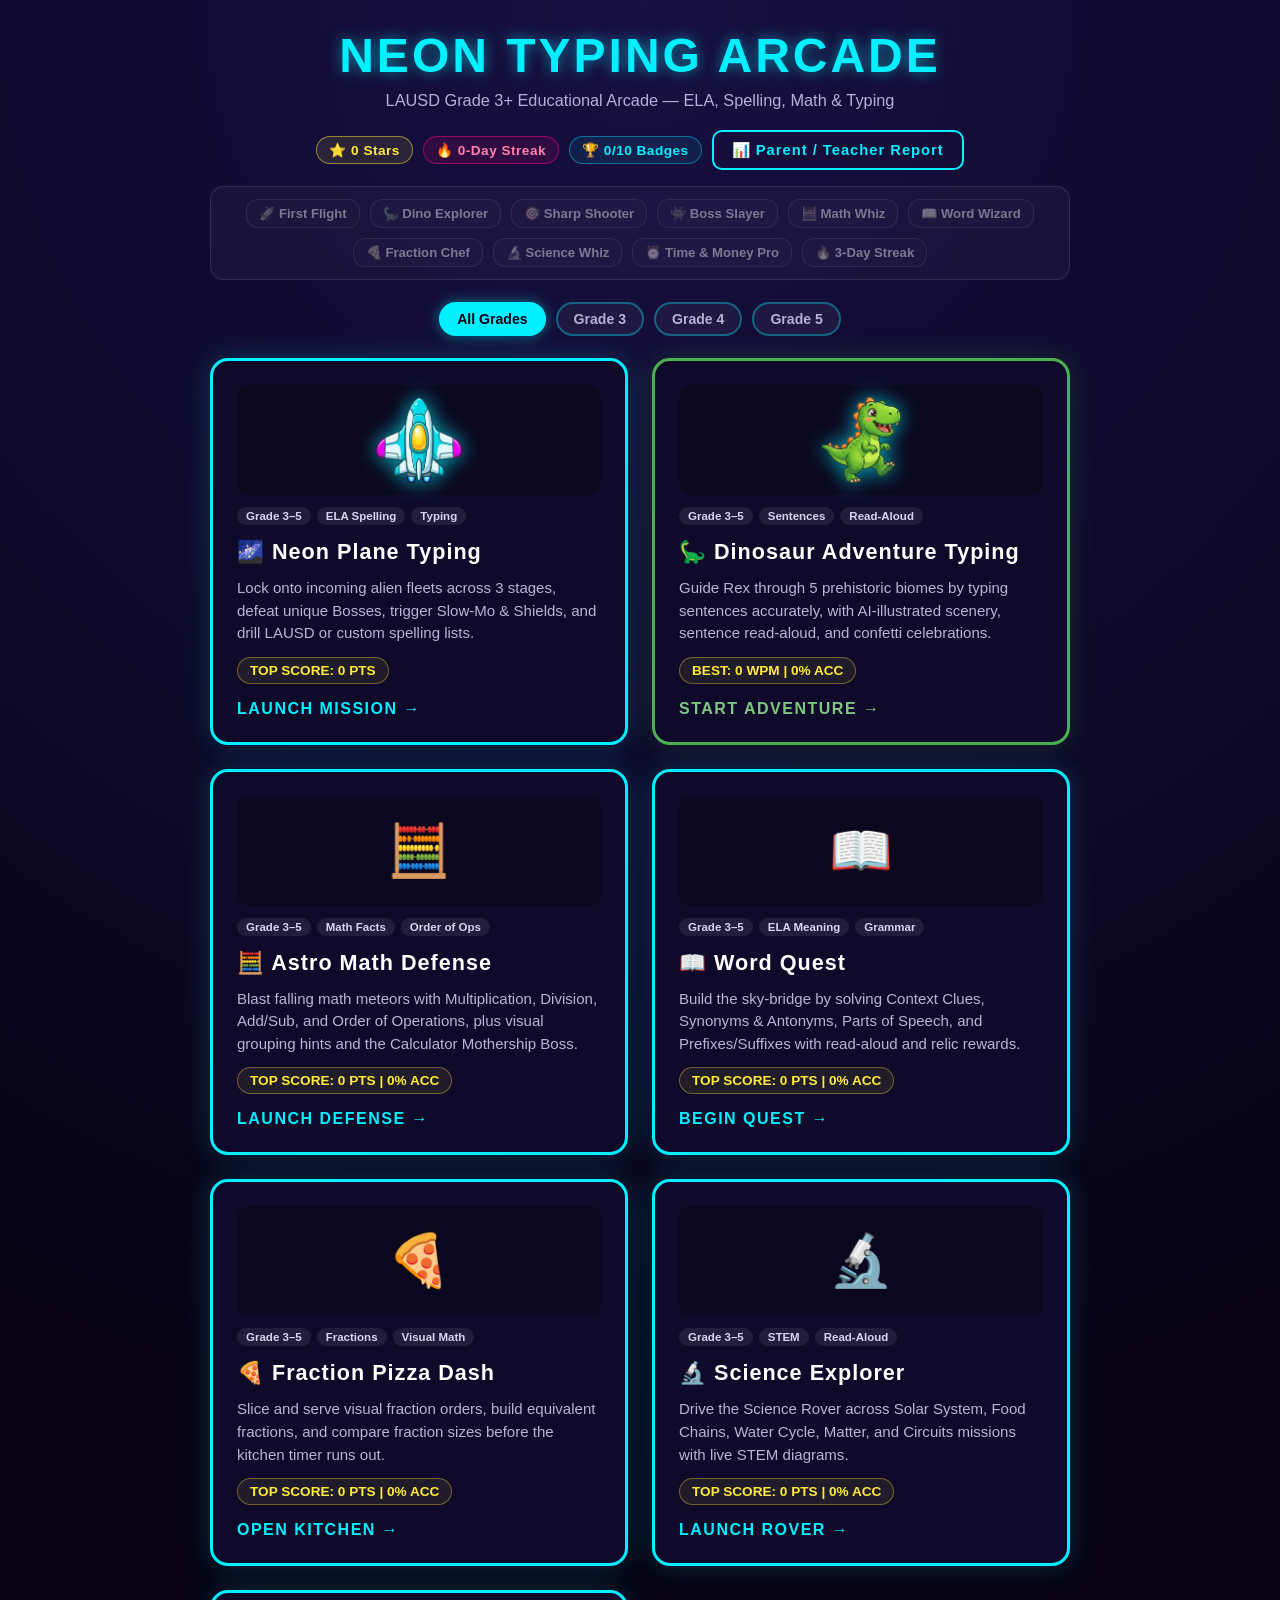
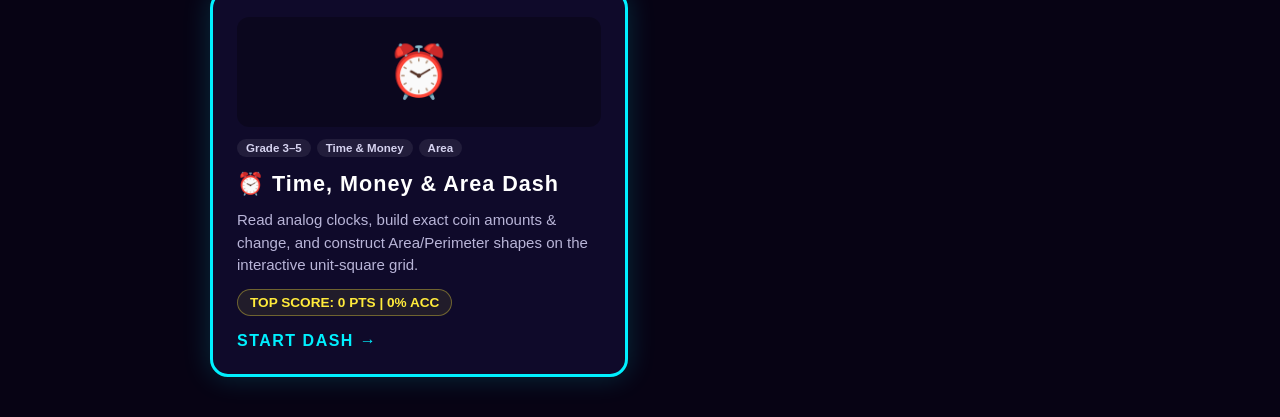
==== index.html @ a195c0c8 "feat(hub): register Time, Money & Area Dash card, time_master badge, and update README (T4.4)" ====
<!DOCTYPE html>
<html lang="en">
<head>
    <meta charset="UTF-8">
    <meta name="viewport" content="width=device-width, initial-scale=1.0">
    <title>Neon Typing Arcade — LAUSD Grade 3+</title>
    <link rel="stylesheet" href="shared/ui.css">
    <style>
        * { box-sizing: border-box; }
        body {
            margin: 0;
            min-height: 100vh;
            font-family: 'Segoe UI', Tahoma, Geneva, Verdana, sans-serif;
            background: radial-gradient(circle at top, #171042 0%, var(--arcade-bg) 70%);
            color: #fff;
            display: flex;
            flex-direction: column;
            align-items: center;
            padding: 28px 18px 40px;
        }
        h1 {
            margin: 0 0 8px;
            font-size: clamp(2rem, 5vw, 3rem);
            letter-spacing: 3px;
            text-align: center;
            color: var(--arcade-blue);
            text-shadow: 0 0 14px rgba(0, 240, 255, 0.55);
        }
        .tagline {
            margin: 0 0 20px;
            color: var(--arcade-muted);
            font-size: 1.02rem;
            text-align: center;
        }
        .profile-bar {
            display: flex;
            flex-wrap: wrap;
            align-items: center;
            justify-content: center;
            gap: 10px;
            margin-bottom: 16px;
        }
        .badges-panel {
            width: min(860px, 100%);
            margin-bottom: 22px;
            padding: 12px 16px;
            background: rgba(255, 255, 255, 0.03);
            border: 1px solid rgba(255, 255, 255, 0.1);
            border-radius: 14px;
        }
        .filter-row {
            margin-bottom: 22px;
        }
        .grid {
            display: grid;
            grid-template-columns: repeat(auto-fit, minmax(280px, 1fr));
            gap: 24px;
            width: min(860px, 100%);
        }
        .card {
            background: var(--arcade-card);
            border: 3px solid var(--arcade-blue);
            border-radius: 18px;
            padding: 24px;
            display: flex;
            flex-direction: column;
            gap: 12px;
            text-decoration: none;
            color: inherit;
            box-shadow: 0 0 28px rgba(0, 240, 255, 0.18);
            transition: transform 0.2s ease, box-shadow 0.2s ease, border-color 0.2s ease;
        }
        .card.hidden {
            display: none;
        }
        .card:hover {
            transform: translateY(-5px);
            border-color: var(--arcade-pink);
            box-shadow: 0 0 34px rgba(255, 0, 127, 0.32);
        }
        .card.dino {
            border-color: #4caf50;
            box-shadow: 0 0 28px rgba(76, 175, 80, 0.2);
        }
        .card.dino:hover {
            border-color: var(--arcade-yellow);
            box-shadow: 0 0 34px rgba(255, 235, 59, 0.3);
        }
        .card-preview {
            height: 110px;
            display: flex;
            align-items: center;
            justify-content: center;
            background: rgba(0, 0, 0, 0.28);
            border-radius: 12px;
        }
        .card-preview img {
            max-height: 86px;
            object-fit: contain;
            filter: drop-shadow(0 0 10px rgba(0, 240, 255, 0.7));
        }
        .card-tags {
            display: flex;
            flex-wrap: wrap;
            gap: 6px;
        }
        .grade-tag {
            font-size: 0.72rem;
            font-weight: 800;
            padding: 3px 9px;
            border-radius: 999px;
            background: rgba(255, 255, 255, 0.08);
            color: #d6d3f0;
        }
        .card h2 {
            margin: 2px 0 0;
            font-size: 1.35rem;
            letter-spacing: 1px;
        }
        .card p {
            margin: 0;
            color: #b9b5d8;
            line-height: 1.5;
            font-size: 0.94rem;
            flex: 1;
        }
        .stats-pill {
            font-size: 0.85rem;
            font-weight: bold;
            color: var(--arcade-yellow);
            background: rgba(255, 235, 59, 0.08);
            border: 1px solid rgba(255, 235, 59, 0.35);
            border-radius: 14px;
            padding: 5px 12px;
            align-self: flex-start;
        }
        .play-cta {
            margin-top: 4px;
            font-weight: 900;
            letter-spacing: 1.5px;
            color: var(--arcade-blue);
        }
        .card.dino .play-cta {
            color: #81c784;
        }
        .report-section-title {
            font-size: 0.85rem;
            letter-spacing: 1px;
            color: var(--arcade-muted);
            margin: 16px 0 8px;
            text-transform: uppercase;
        }
        .missed-list {
            display: flex;
            flex-wrap: wrap;
            gap: 8px;
        }
        .missed-chip {
            padding: 4px 10px;
            border-radius: 12px;
            font-size: 0.82rem;
            font-weight: 700;
            background: rgba(255, 0, 127, 0.15);
            border: 1px solid rgba(255, 0, 127, 0.5);
        }
        .modal-actions {
            display: flex;
            justify-content: space-between;
            gap: 12px;
            margin-top: 20px;
            flex-wrap: wrap;
        }
    </style>
</head>
<body>
    <h1>NEON TYPING ARCADE</h1>
    <p class="tagline">LAUSD Grade 3+ Educational Arcade — ELA, Spelling, Math &amp; Typing</p>

    <div class="profile-bar">
        <span id="hub-stars" class="arcade-pill arcade-star-pill">⭐ 0 Stars</span>
        <span id="hub-streak" class="arcade-pill arcade-streak-pill">🔥 0-Day Streak</span>
        <span id="hub-badges-count" class="arcade-pill">🏆 0/8 Badges</span>
        <button id="open-report-btn" class="arcade-btn" type="button">📊 Parent / Teacher Report</button>
    </div>

    <div class="badges-panel">
        <div id="hub-badges-row" class="arcade-badges-row"></div>
    </div>

    <div class="filter-row arcade-tabs" role="tablist" aria-label="Grade Filter">
        <button class="arcade-tab active" data-grade="all" type="button">All Grades</button>
        <button class="arcade-tab" data-grade="3" type="button">Grade 3</button>
        <button class="arcade-tab" data-grade="4" type="button">Grade 4</button>
        <button class="arcade-tab" data-grade="5" type="button">Grade 5</button>
    </div>

    <div class="grid" id="games-grid">
        <a href="plane-game.html" class="card" data-grades="3,4,5">
            <div class="card-preview">
                <img src="assets/player-plane.png" alt="Neon Plane">
            </div>
            <div class="card-tags">
                <span class="grade-tag">Grade 3–5</span>
                <span class="grade-tag">ELA Spelling</span>
                <span class="grade-tag">Typing</span>
            </div>
            <h2>🌌 Neon Plane Typing</h2>
            <p>Lock onto incoming alien fleets across 3 stages, defeat unique Bosses, trigger Slow-Mo &amp; Shields, and drill LAUSD or custom spelling lists.</p>
            <div id="plane-best" class="stats-pill">TOP SCORE: 0 PTS</div>
            <div class="play-cta">LAUNCH MISSION →</div>
        </a>

        <a href="dino-game.html" class="card dino" data-grades="3,4,5">
            <div class="card-preview">
                <img src="assets/dino-rex.png" alt="Rex the Dinosaur">
            </div>
            <div class="card-tags">
                <span class="grade-tag">Grade 3–5</span>
                <span class="grade-tag">Sentences</span>
                <span class="grade-tag">Read-Aloud</span>
            </div>
            <h2>🦕 Dinosaur Adventure Typing</h2>
            <p>Guide Rex through 5 prehistoric biomes by typing sentences accurately, with AI-illustrated scenery, sentence read-aloud, and confetti celebrations.</p>
            <div id="dino-best" class="stats-pill">BEST: 0 WPM</div>
            <div class="play-cta">START ADVENTURE →</div>
        </a>

        <a href="astro-math.html" class="card" data-grades="3,4,5">
            <div class="card-preview" style="font-size: 3.2rem;">🧮</div>
            <div class="card-tags">
                <span class="grade-tag">Grade 3–5</span>
                <span class="grade-tag">Math Facts</span>
                <span class="grade-tag">Order of Ops</span>
            </div>
            <h2>🧮 Astro Math Defense</h2>
            <p>Blast falling math meteors with Multiplication, Division, Add/Sub, and Order of Operations, plus visual grouping hints and the Calculator Mothership Boss.</p>
            <div id="math-best" class="stats-pill">TOP SCORE: 0 PTS</div>
            <div class="play-cta">LAUNCH DEFENSE →</div>
        </a>

        <a href="word-quest.html" class="card" data-grades="3,4,5">
            <div class="card-preview" style="font-size: 3.2rem;">📖</div>
            <div class="card-tags">
                <span class="grade-tag">Grade 3–5</span>
                <span class="grade-tag">ELA Meaning</span>
                <span class="grade-tag">Grammar</span>
            </div>
            <h2>📖 Word Quest</h2>
            <p>Build the sky-bridge by solving Context Clues, Synonyms &amp; Antonyms, Parts of Speech, and Prefixes/Suffixes with read-aloud and relic rewards.</p>
            <div id="quest-best" class="stats-pill">TOP SCORE: 0 PTS</div>
            <div class="play-cta">BEGIN QUEST →</div>
        </a>

        <a href="fraction-dash.html" class="card" data-grades="3,4,5">
            <div class="card-preview" style="font-size: 3.2rem;">🍕</div>
            <div class="card-tags">
                <span class="grade-tag">Grade 3–5</span>
                <span class="grade-tag">Fractions</span>
                <span class="grade-tag">Visual Math</span>
            </div>
            <h2>🍕 Fraction Pizza Dash</h2>
            <p>Slice and serve visual fraction orders, build equivalent fractions, and compare fraction sizes before the kitchen timer runs out.</p>
            <div id="pizza-best" class="stats-pill">TOP SCORE: 0 PTS</div>
            <div class="play-cta">OPEN KITCHEN →</div>
        </a>

        <a href="science-explorer.html" class="card" data-grades="3,4,5">
            <div class="card-preview" style="font-size: 3.2rem;">🔬</div>
            <div class="card-tags">
                <span class="grade-tag">Grade 3–5</span>
                <span class="grade-tag">STEM</span>
                <span class="grade-tag">Read-Aloud</span>
            </div>
            <h2>🔬 Science Explorer</h2>
            <p>Drive the Science Rover across Solar System, Food Chains, Water Cycle, Matter, and Circuits missions with live STEM diagrams.</p>
            <div id="sci-best" class="stats-pill">TOP SCORE: 0 PTS</div>
            <div class="play-cta">LAUNCH ROVER →</div>
        </a>

        <a href="life-math.html" class="card" data-grades="3,4,5">
            <div class="card-preview" style="font-size: 3.2rem;">⏰</div>
            <div class="card-tags">
                <span class="grade-tag">Grade 3–5</span>
                <span class="grade-tag">Time &amp; Money</span>
                <span class="grade-tag">Area</span>
            </div>
            <h2>⏰ Time, Money &amp; Area Dash</h2>
            <p>Read analog clocks, build exact coin amounts &amp; change, and construct Area/Perimeter shapes on the interactive unit-square grid.</p>
            <div id="life-best" class="stats-pill">TOP SCORE: 0 PTS</div>
            <div class="play-cta">START DASH →</div>
        </a>
    </div>

    <!-- Parent / Teacher Progress Report Modal -->
    <div id="report-modal" class="arcade-modal" aria-hidden="true">
        <div class="arcade-modal-card">
            <h2 style="margin: 0 0 6px; color: var(--arcade-blue);">📊 Parent &amp; Teacher Progress Report</h2>
            <p style="margin: 0; color: var(--arcade-muted); font-size: 0.9rem;">Local progress saved in this browser across all Arcade games.</p>

            <div class="arcade-report-grid">
                <div class="arcade-stat-box">
                    <div class="label">Total Stars</div>
                    <div id="rep-stars" class="value">0</div>
                </div>
                <div class="arcade-stat-box">
                    <div class="label">Sessions Played</div>
                    <div id="rep-sessions" class="value">0</div>
                </div>
                <div class="arcade-stat-box">
                    <div class="label">Daily Streak</div>
                    <div id="rep-streak" class="value">0d</div>
                </div>
                <div class="arcade-stat-box">
                    <div class="label">Badges Earned</div>
                    <div id="rep-badges" class="value">0/8</div>
                </div>
            </div>

            <div class="report-section-title">Game Highlights</div>
            <div id="rep-games-summary" style="font-size: 0.92rem; color: #e0ddf5; line-height: 1.6;"></div>

            <div class="report-section-title">Top Missed Words / Items</div>
            <div id="rep-missed-list" class="missed-list"></div>

            <div class="modal-actions">
                <button id="reset-profile-btn" class="arcade-btn secondary" type="button">Reset Progress</button>
                <button id="close-report-btn" class="arcade-btn" type="button">Close</button>
            </div>
        </div>
    </div>

    <script src="shared/profile.js"></script>
    <script>
        function renderHub() {
            const profile = window.ArcadeProfile ? window.ArcadeProfile.loadProfile() : { stars: 0, badges: [], streak: { count: 0 }, sessions: { count: 0 }, games: {}, missedLog: [] };
            const catalog = window.ArcadeProfile ? window.ArcadeProfile.BADGE_CATALOG : [];

            document.getElementById('hub-stars').innerText = `⭐ ${profile.stars} Stars`;
            document.getElementById('hub-streak').innerText = `🔥 ${profile.streak.count || 0}-Day Streak`;
            document.getElementById('hub-badges-count').innerText = `🏆 ${profile.badges.length}/${catalog.length} Badges`;

            const badgesRow = document.getElementById('hub-badges-row');
            badgesRow.innerHTML = '';
            catalog.forEach(badge => {
                const unlocked = profile.badges.includes(badge.id);
                const el = document.createElement('span');
                el.className = `arcade-badge ${unlocked ? 'unlocked' : 'locked'}`;
                el.title = badge.desc;
                el.innerText = `${badge.icon} ${badge.name}`;
                badgesRow.appendChild(el);
            });

            // Per-game card bests (merge legacy + unified profile)
            try {
                const planeStats = JSON.parse(localStorage.getItem('neonPlaneTypingStats') || '{}');
                const legacyTop = Math.max(0, ...Object.values(planeStats).map(s => s.highScore || 0));
                const profTop = profile.games.plane ? profile.games.plane.bestScore : 0;
                document.getElementById('plane-best').innerText = `TOP SCORE: ${Math.max(legacyTop, profTop)} PTS`;
            } catch {}

            try {
                const dinoStats = JSON.parse(localStorage.getItem('dinoTypingStats') || '{}');
                const legacyWpm = dinoStats.bestWpm || 0;
                const legacyAcc = dinoStats.bestAcc || 0;
                const profWpm = profile.games.dino ? profile.games.dino.bestWpm : 0;
                const profAcc = profile.games.dino ? profile.games.dino.bestAcc : 0;
                document.getElementById('dino-best').innerText = `BEST: ${Math.max(legacyWpm, profWpm)} WPM | ${Math.max(legacyAcc, profAcc)}% ACC`;
            } catch {}

            const mathStats = profile.games.astro_math || { bestScore: 0, bestAcc: 0 };
            document.getElementById('math-best').innerText = `TOP SCORE: ${mathStats.bestScore} PTS | ${mathStats.bestAcc}% ACC`;

            const questStats = profile.games.word_quest || { bestScore: 0, bestAcc: 0 };
            document.getElementById('quest-best').innerText = `TOP SCORE: ${questStats.bestScore} PTS | ${questStats.bestAcc}% ACC`;

            const pizzaStats = profile.games.fraction_dash || { bestScore: 0, bestAcc: 0 };
            document.getElementById('pizza-best').innerText = `TOP SCORE: ${pizzaStats.bestScore} PTS | ${pizzaStats.bestAcc}% ACC`;

            const sciStats = profile.games.science_explorer || { bestScore: 0, bestAcc: 0 };
            document.getElementById('sci-best').innerText = `TOP SCORE: ${sciStats.bestScore} PTS | ${sciStats.bestAcc}% ACC`;

            const lifeStats = profile.games.life_math || { bestScore: 0, bestAcc: 0 };
            document.getElementById('life-best').innerText = `TOP SCORE: ${lifeStats.bestScore} PTS | ${lifeStats.bestAcc}% ACC`;
        }

        function renderReportModal() {
            const profile = window.ArcadeProfile.loadProfile();
            const catalog = window.ArcadeProfile.BADGE_CATALOG;

            document.getElementById('rep-stars').innerText = profile.stars;
            document.getElementById('rep-sessions').innerText = profile.sessions.count || 0;
            document.getElementById('rep-streak').innerText = `${profile.streak.count || 0}d`;
            document.getElementById('rep-badges').innerText = `${profile.badges.length}/${catalog.length}`;

            const gamesSummary = document.getElementById('rep-games-summary');
            const gameEntries = Object.entries(profile.games || {});
            if (gameEntries.length === 0) {
                gamesSummary.innerText = 'No unified sessions recorded yet. Play a game to start tracking!';
            } else {
                gamesSummary.innerHTML = gameEntries.map(([id, g]) =>
                    `<div>• <strong>${id.toUpperCase()}</strong>: ${g.plays} plays | Best Score: ${g.bestScore} | Best WPM: ${g.bestWpm} | Best Acc: ${g.bestAcc}%</div>`
                ).join('');
            }

            const missedEl = document.getElementById('rep-missed-list');
            missedEl.innerHTML = '';
            if (!profile.missedLog || profile.missedLog.length === 0) {
                missedEl.innerHTML = '<span style="color: var(--arcade-muted); font-size: 0.9rem;">No missed items logged yet.</span>';
            } else {
                profile.missedLog.slice(0, 12).forEach(entry => {
                    const chip = document.createElement('span');
                    chip.className = 'missed-chip';
                    chip.innerText = `${entry.item} (${entry.count}×)`;
                    missedEl.appendChild(chip);
                });
            }
        }

        // Grade filter tabs
        document.querySelectorAll('.arcade-tab').forEach(btn => {
            btn.addEventListener('click', () => {
                document.querySelectorAll('.arcade-tab').forEach(b => b.classList.remove('active'));
                btn.classList.add('active');
                const grade = btn.dataset.grade;
                document.querySelectorAll('#games-grid .card').forEach(card => {
                    const grades = (card.dataset.grades || '').split(',');
                    card.classList.toggle('hidden', grade !== 'all' && !grades.includes(grade));
                });
            });
        });

        // Report modal wiring
        const reportModal = document.getElementById('report-modal');
        document.getElementById('open-report-btn').addEventListener('click', () => {
            renderReportModal();
            reportModal.classList.add('active');
            reportModal.setAttribute('aria-hidden', 'false');
        });
        document.getElementById('close-report-btn').addEventListener('click', () => {
            reportModal.classList.remove('active');
            reportModal.setAttribute('aria-hidden', 'true');
        });
        document.getElementById('reset-profile-btn').addEventListener('click', () => {
            if (confirm('Reset all Arcade stars, badges, and progress?')) {
                window.ArcadeProfile.resetProfile();
                try {
                    localStorage.removeItem('neonPlaneTypingStats');
                    localStorage.removeItem('dinoTypingStats');
                } catch {}
                renderHub();
                renderReportModal();
            }
        });

        renderHub();
    </script>
</body>
</html>
---- shared/ui.css ----
/* Shared UI tokens, pills, badges, modals, and responsive helpers for Neon Typing Arcade */
:root {
    --arcade-bg: #070314;
    --arcade-card: #0f0a2a;
    --arcade-blue: #00f0ff;
    --arcade-pink: #ff007f;
    --arcade-yellow: #ffeb3b;
    --arcade-green: #39ff14;
    --arcade-red: #ff073a;
    --arcade-text: #ffffff;
    --arcade-muted: #b4b0d6;
}

/* HUD & Stat Pills */
.arcade-pill {
    display: inline-flex;
    align-items: center;
    gap: 6px;
    padding: 5px 12px;
    border-radius: 999px;
    font-size: 0.85rem;
    font-weight: 700;
    letter-spacing: 0.5px;
    border: 1px solid rgba(0, 240, 255, 0.4);
    background: rgba(0, 240, 255, 0.08);
    color: var(--arcade-blue);
}

.arcade-star-pill {
    border-color: rgba(255, 235, 59, 0.5);
    background: rgba(255, 235, 59, 0.1);
    color: var(--arcade-yellow);
}

.arcade-streak-pill {
    border-color: rgba(255, 0, 127, 0.5);
    background: rgba(255, 0, 127, 0.12);
    color: #ff80ab;
}

/* Badges */
.arcade-badges-row {
    display: flex;
    flex-wrap: wrap;
    justify-content: center;
    gap: 10px;
}

.arcade-badge {
    display: inline-flex;
    align-items: center;
    gap: 6px;
    padding: 6px 12px;
    border-radius: 12px;
    font-size: 0.82rem;
    font-weight: 700;
    border: 1px solid rgba(255, 235, 59, 0.45);
    background: rgba(255, 235, 59, 0.1);
    color: #fff;
    transition: transform 0.15s ease;
}

.arcade-badge.unlocked:hover {
    transform: translateY(-2px);
}

.arcade-badge.locked {
    opacity: 0.42;
    filter: grayscale(85%);
    border-color: rgba(255, 255, 255, 0.18);
    background: rgba(255, 255, 255, 0.04);
}

/* Filter Tabs */
.arcade-tabs {
    display: flex;
    flex-wrap: wrap;
    justify-content: center;
    gap: 10px;
}

.arcade-tab {
    background: rgba(255, 255, 255, 0.05);
    border: 2px solid rgba(0, 240, 255, 0.35);
    color: var(--arcade-muted);
    padding: 7px 16px;
    border-radius: 999px;
    font-size: 0.88rem;
    font-weight: 700;
    cursor: pointer;
    transition: all 0.2s ease;
}

.arcade-tab:hover {
    border-color: var(--arcade-blue);
    color: #fff;
}

.arcade-tab.active {
    background: var(--arcade-blue);
    border-color: var(--arcade-blue);
    color: #050214;
    box-shadow: 0 0 14px rgba(0, 240, 255, 0.45);
}

/* Shared Buttons */
.arcade-btn {
    background: transparent;
    border: 2px solid var(--arcade-blue);
    color: var(--arcade-blue);
    padding: 9px 18px;
    border-radius: 10px;
    font-size: 0.92rem;
    font-weight: 800;
    letter-spacing: 1px;
    cursor: pointer;
    transition: all 0.2s ease;
}

.arcade-btn:hover {
    background: var(--arcade-blue);
    color: #050214;
    box-shadow: 0 0 18px rgba(0, 240, 255, 0.45);
}

.arcade-btn.secondary {
    border-color: var(--arcade-pink);
    color: var(--arcade-pink);
}

.arcade-btn.secondary:hover {
    background: var(--arcade-pink);
    color: #fff;
    box-shadow: 0 0 18px rgba(255, 0, 127, 0.45);
}

/* Shared Modal Overlay */
.arcade-modal {
    position: fixed;
    inset: 0;
    background: rgba(5, 2, 18, 0.86);
    display: flex;
    align-items: center;
    justify-content: center;
    padding: 20px;
    z-index: 200;
    opacity: 0;
    pointer-events: none;
    transition: opacity 0.25s ease;
}

.arcade-modal.active {
    opacity: 1;
    pointer-events: all;
}

.arcade-modal-card {
    width: min(640px, 100%);
    max-height: 85vh;
    overflow-y: auto;
    background: var(--arcade-card);
    border: 2px solid var(--arcade-blue);
    border-radius: 18px;
    padding: 24px;
    box-shadow: 0 0 36px rgba(0, 240, 255, 0.28);
    color: #fff;
}

.arcade-report-grid {
    display: grid;
    grid-template-columns: repeat(auto-fit, minmax(130px, 1fr));
    gap: 12px;
    margin: 16px 0;
}

.arcade-stat-box {
    background: rgba(255, 255, 255, 0.05);
    border: 1px solid rgba(255, 255, 255, 0.14);
    border-radius: 12px;
    padding: 12px;
    text-align: center;
}

.arcade-stat-box .label {
    font-size: 0.78rem;
    color: var(--arcade-muted);
    margin-bottom: 4px;
}

.arcade-stat-box .value {
    font-size: 1.3rem;
    font-weight: 900;
    color: var(--arcade-yellow);
}

@media (max-width: 640px) {
    .arcade-modal-card {
        padding: 18px;
    }
    .arcade-tab {
        padding: 6px 12px;
        font-size: 0.82rem;
    }
}
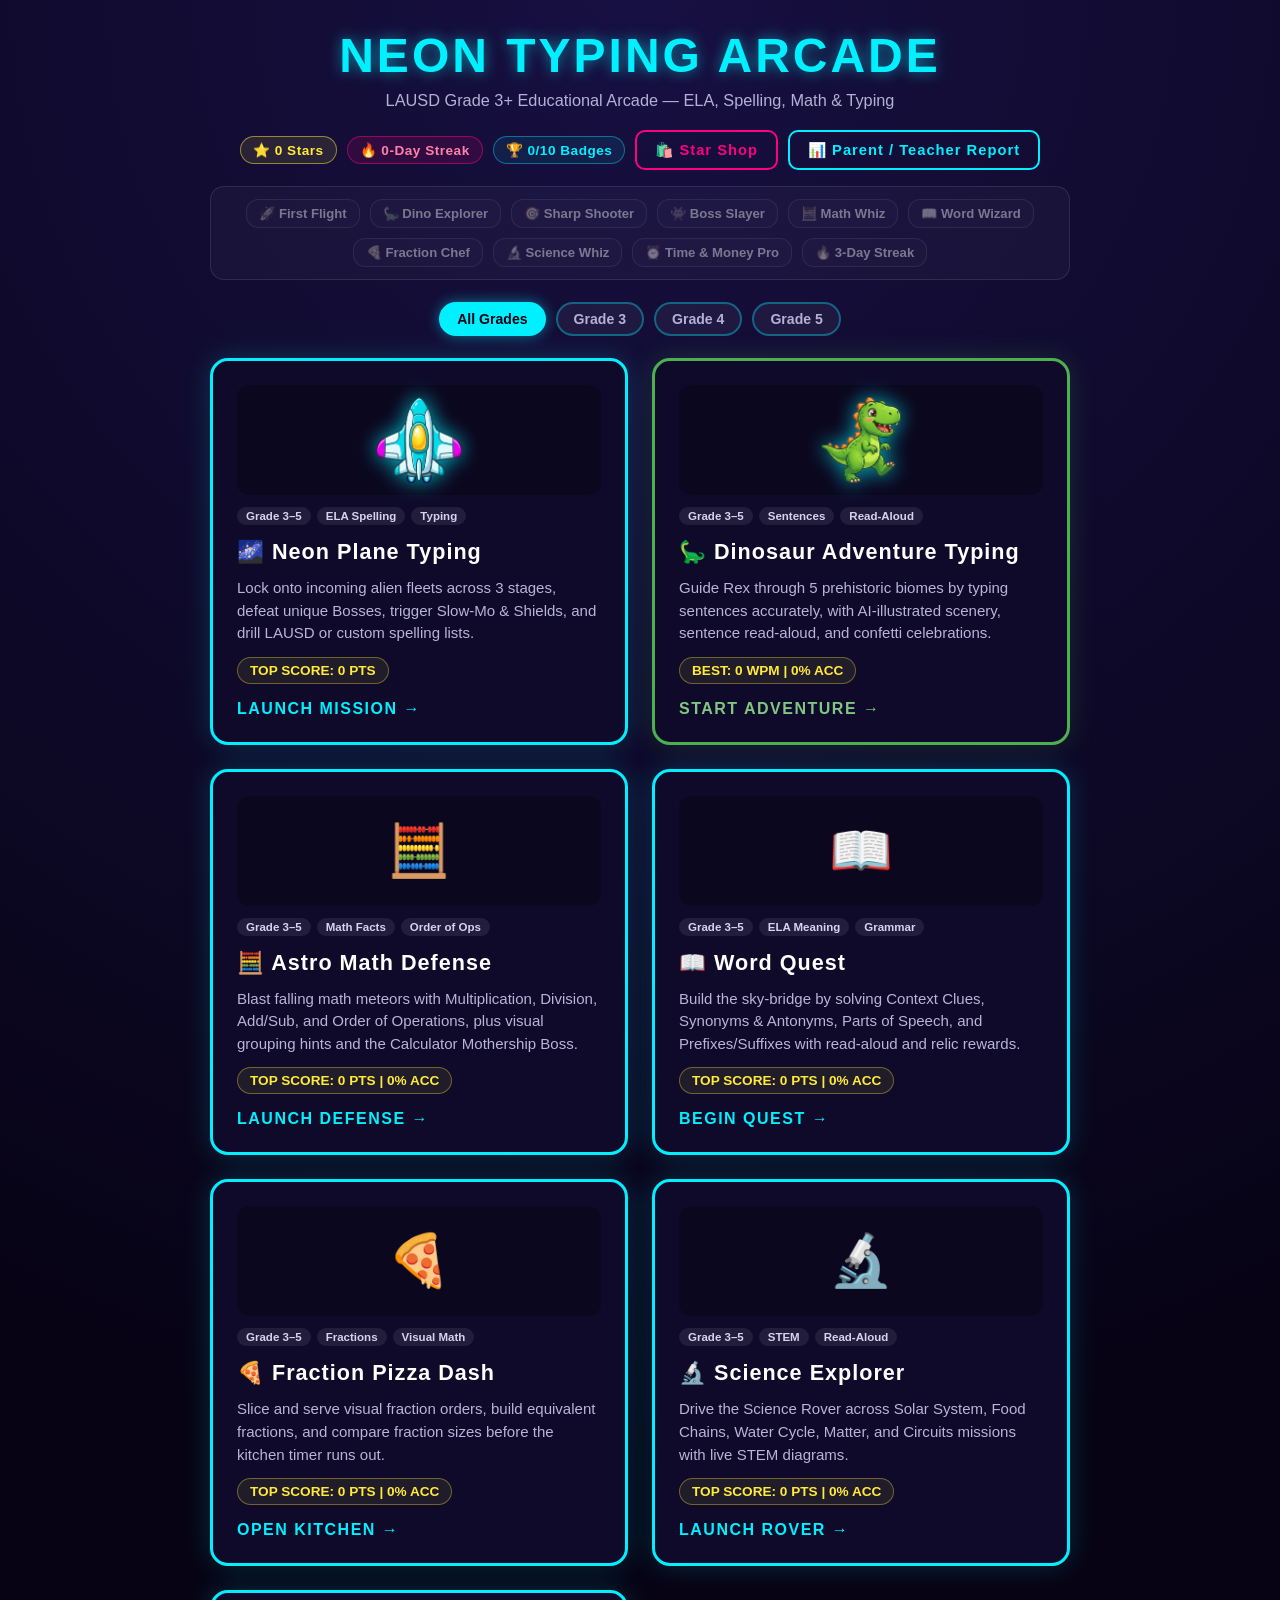
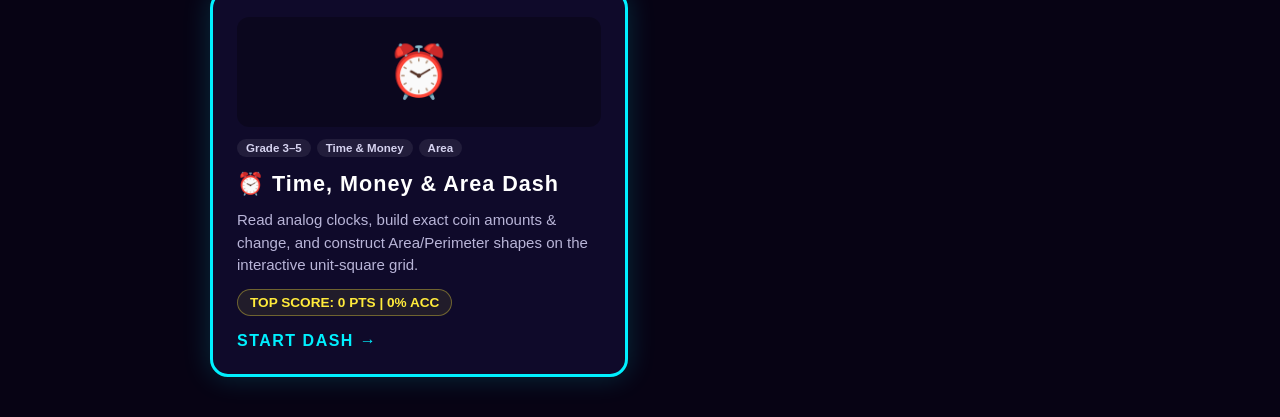
==== commit f6e23fdc: "feat(hub): add Star Shop catalog, purchase/equip API, and Shop modal (T4.5)" ====
--- a/index.html
+++ b/index.html
@@ -170,6 +170,30 @@
             margin-top: 20px;
             flex-wrap: wrap;
         }
+        .shop-grid {
+            display: grid;
+            grid-template-columns: repeat(auto-fit, minmax(175px, 1fr));
+            gap: 12px;
+            margin-top: 16px;
+        }
+        .shop-item {
+            background: rgba(255, 255, 255, 0.05);
+            border: 1px solid rgba(0, 240, 255, 0.28);
+            border-radius: 12px;
+            padding: 12px;
+            display: flex;
+            flex-direction: column;
+            align-items: center;
+            gap: 6px;
+            text-align: center;
+        }
+        .shop-item.equipped {
+            border-color: var(--arcade-yellow);
+            box-shadow: 0 0 14px rgba(255, 235, 59, 0.3);
+        }
+        .shop-icon { font-size: 1.8rem; }
+        .shop-name { font-size: 0.9rem; font-weight: 800; }
+        .shop-cat { font-size: 0.72rem; color: var(--arcade-muted); text-transform: uppercase; }
     </style>
 </head>
 <body>
@@ -179,7 +203,8 @@
     <div class="profile-bar">
         <span id="hub-stars" class="arcade-pill arcade-star-pill">⭐ 0 Stars</span>
         <span id="hub-streak" class="arcade-pill arcade-streak-pill">🔥 0-Day Streak</span>
-        <span id="hub-badges-count" class="arcade-pill">🏆 0/8 Badges</span>
+        <span id="hub-badges-count" class="arcade-pill">🏆 0/10 Badges</span>
+        <button id="open-shop-btn" class="arcade-btn secondary" type="button">🛍️ Star Shop</button>
         <button id="open-report-btn" class="arcade-btn" type="button">📊 Parent / Teacher Report</button>
     </div>
 
@@ -329,6 +354,21 @@
         </div>
     </div>
 
+    <!-- Star Shop Modal -->
+    <div id="shop-modal" class="arcade-modal" aria-hidden="true">
+        <div class="arcade-modal-card">
+            <div style="display:flex;justify-content:space-between;align-items:center;gap:12px;flex-wrap:wrap;">
+                <h2 style="margin: 0; color: var(--arcade-yellow);">🛍️ Star Shop</h2>
+                <span id="shop-stars-pill" class="arcade-pill arcade-star-pill">⭐ 0 Stars</span>
+            </div>
+            <p style="margin: 6px 0 0; color: var(--arcade-muted); font-size: 0.9rem;">Spend Stars earned in any game to unlock &amp; equip fun cosmetics!</p>
+            <div id="shop-grid" class="shop-grid"></div>
+            <div class="modal-actions" style="justify-content: flex-end;">
+                <button id="close-shop-btn" class="arcade-btn" type="button">Done</button>
+            </div>
+        </div>
+    </div>
+
     <script src="shared/profile.js"></script>
     <script>
         function renderHub() {
@@ -447,9 +487,133 @@
                     localStorage.removeItem('neonPlaneTypingStats');
                     localStorage.removeItem('dinoTypingStats');
                 } catch {}
-                renderHub();
+                const shopModal = document.getElementById('shop-modal');
+        function renderShopModal() {
+            const profile = window.ArcadeProfile.loadProfile();
+            document.getElementById('shop-stars-pill').innerText = `⭐ ${profile.stars} Stars`;
+            const grid = document.getElementById('shop-grid');
+            grid.innerHTML = '';
+
+            window.ArcadeProfile.SHOP_ITEMS.forEach(item => {
+                const owned = profile.unlocks.includes(item.id);
+                const equipped = profile.equipped[item.category] === item.id;
+                const card = document.createElement('div');
+                card.className = `shop-item${equipped ? ' equipped' : ''}`;
+                card.innerHTML = `
+                    <div class="shop-icon">${item.icon}</div>
+                    <div class="shop-name">${item.name}</div>
+                    <div class="shop-cat">${item.category}</div>
+                `;
+
+                const btn = document.createElement('button');
+                btn.type = 'button';
+                btn.className = `arcade-btn${equipped ? '' : ' secondary'}`;
+                btn.style.padding = '6px 12px';
+                btn.style.fontSize = '0.8rem';
+
+                if (equipped) {
+                    btn.innerText = 'Equipped ✓';
+                    btn.addEventListener('click', () => {
+                        window.ArcadeProfile.equipItem(item.category, item.id);
+                        renderShopModal();
+                    });
+                } else if (owned) {
+                    btn.innerText = 'Equip';
+                    btn.addEventListener('click', () => {
+                        window.ArcadeProfile.equipItem(item.category, item.id);
+                        renderShopModal();
+                    });
+                } else {
+                    btn.innerText = `Buy (${item.cost} ⭐)`;
+                    btn.disabled = profile.stars < item.cost;
+                    if (btn.disabled) btn.style.opacity = '0.45';
+                    btn.addEventListener('click', () => {
+                        window.ArcadeProfile.purchaseItem(item.id);
+                        renderHub();
+                        renderShopModal();
+                    });
+                }
+
+                card.appendChild(btn);
+                grid.appendChild(card);
+            });
+        }
+
+        document.getElementById('open-shop-btn').addEventListener('click', () => {
+            renderShopModal();
+            shopModal.classList.add('active');
+            shopModal.setAttribute('aria-hidden', 'false');
+        });
+        document.getElementById('close-shop-btn').addEventListener('click', () => {
+            shopModal.classList.remove('active');
+            shopModal.setAttribute('aria-hidden', 'true');
+        });
+
+        renderHub();
                 renderReportModal();
             }
+        });
+
+        const shopModal = document.getElementById('shop-modal');
+        function renderShopModal() {
+            const profile = window.ArcadeProfile.loadProfile();
+            document.getElementById('shop-stars-pill').innerText = `⭐ ${profile.stars} Stars`;
+            const grid = document.getElementById('shop-grid');
+            grid.innerHTML = '';
+
+            window.ArcadeProfile.SHOP_ITEMS.forEach(item => {
+                const owned = profile.unlocks.includes(item.id);
+                const equipped = profile.equipped[item.category] === item.id;
+                const card = document.createElement('div');
+                card.className = `shop-item${equipped ? ' equipped' : ''}`;
+                card.innerHTML = `
+                    <div class="shop-icon">${item.icon}</div>
+                    <div class="shop-name">${item.name}</div>
+                    <div class="shop-cat">${item.category}</div>
+                `;
+
+                const btn = document.createElement('button');
+                btn.type = 'button';
+                btn.className = `arcade-btn${equipped ? '' : ' secondary'}`;
+                btn.style.padding = '6px 12px';
+                btn.style.fontSize = '0.8rem';
+
+                if (equipped) {
+                    btn.innerText = 'Equipped ✓';
+                    btn.addEventListener('click', () => {
+                        window.ArcadeProfile.equipItem(item.category, item.id);
+                        renderShopModal();
+                    });
+                } else if (owned) {
+                    btn.innerText = 'Equip';
+                    btn.addEventListener('click', () => {
+                        window.ArcadeProfile.equipItem(item.category, item.id);
+                        renderShopModal();
+                    });
+                } else {
+                    btn.innerText = `Buy (${item.cost} ⭐)`;
+                    btn.disabled = profile.stars < item.cost;
+                    if (btn.disabled) btn.style.opacity = '0.45';
+                    btn.addEventListener('click', () => {
+                        window.ArcadeProfile.purchaseItem(item.id);
+                        renderHub();
+                        renderShopModal();
+                    });
+                }
+
+                card.appendChild(btn);
+                grid.appendChild(card);
+            });
+        }
+
+        document.getElementById('open-shop-btn').addEventListener('click', () => {
+            renderShopModal();
+            shopModal.classList.add('active');
+            shopModal.setAttribute('aria-hidden', 'false');
+        });
+        document.getElementById('close-shop-btn').addEventListener('click', () => {
+            shopModal.classList.remove('active');
+            shopModal.setAttribute('aria-hidden', 'true');
         });
 
         renderHub();
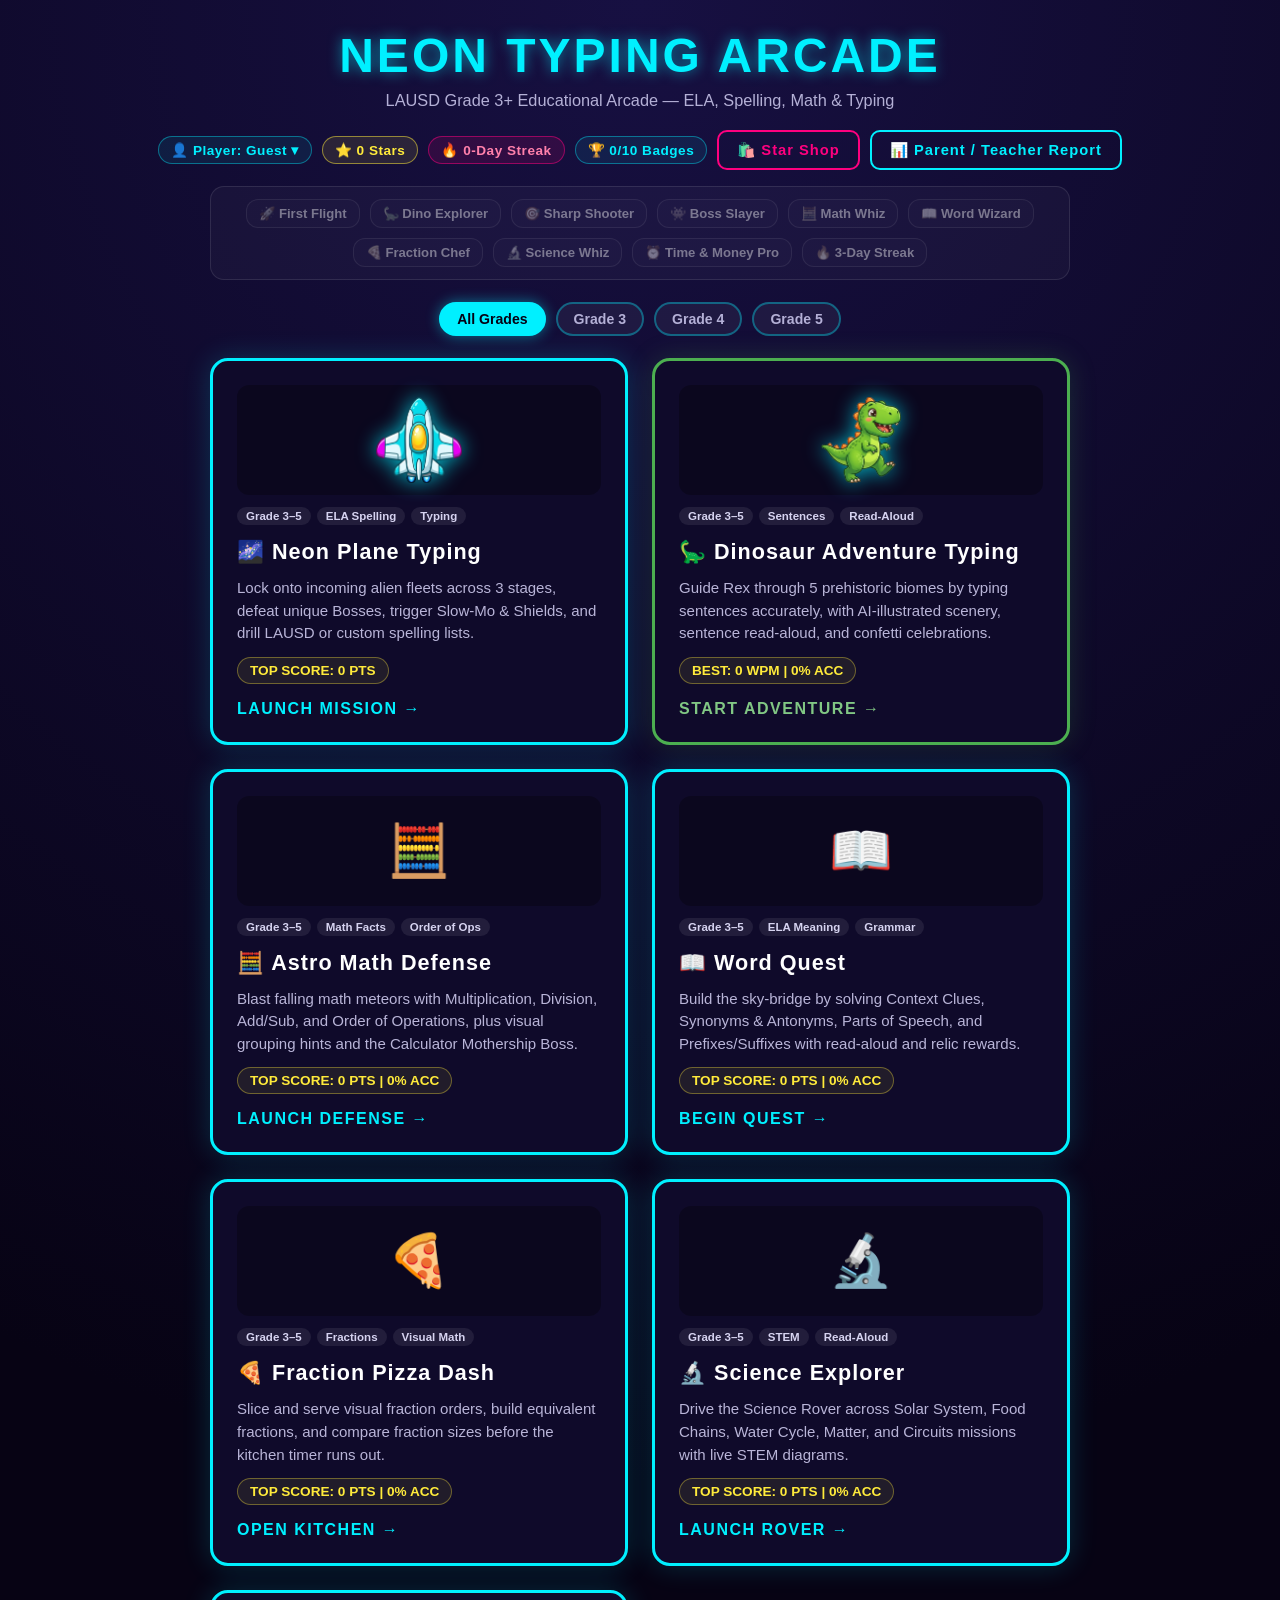
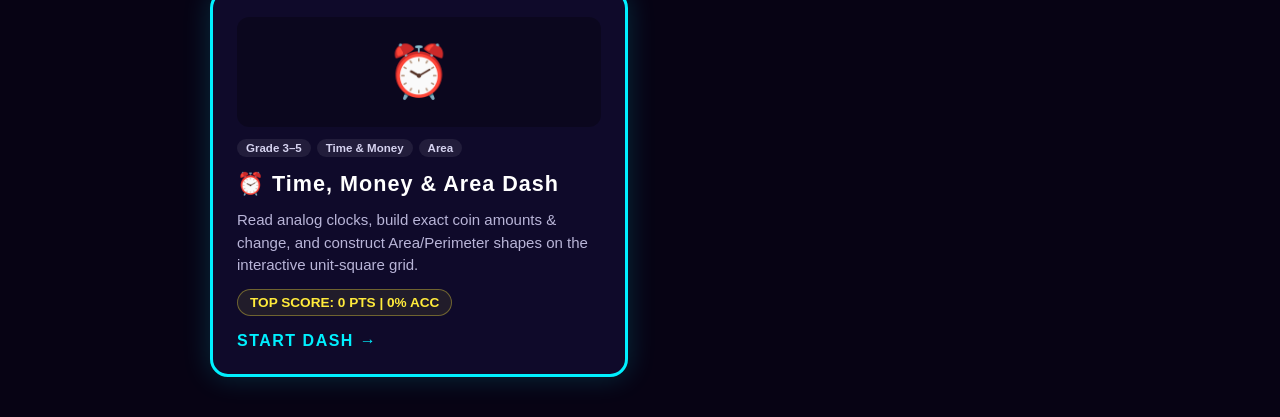
==== commit d85be9ce: "feat(profile): add multi-student login and JSON profile export/import (TRIAGE-10)" ====
--- a/index.html
+++ b/index.html
@@ -201,6 +201,7 @@
     <p class="tagline">LAUSD Grade 3+ Educational Arcade — ELA, Spelling, Math &amp; Typing</p>
 
     <div class="profile-bar">
+        <button id="open-player-btn" class="arcade-pill" style="cursor:pointer;" type="button">👤 Player: Guest ▾</button>
         <span id="hub-stars" class="arcade-pill arcade-star-pill">⭐ 0 Stars</span>
         <span id="hub-streak" class="arcade-pill arcade-streak-pill">🔥 0-Day Streak</span>
         <span id="hub-badges-count" class="arcade-pill">🏆 0/10 Badges</span>
@@ -369,12 +370,41 @@
         </div>
     </div>
 
+    <!-- Player Login / Profile Modal -->
+    <div id="player-modal" class="arcade-modal" aria-hidden="true">
+        <div class="arcade-modal-card">
+            <h2 style="margin: 0 0 6px; color: var(--arcade-blue);">👤 Switch or Create Student Profile</h2>
+            <p style="margin: 0 0 14px; color: var(--arcade-muted); font-size: 0.9rem;">Enter a name (no password) or load/save a local <code>.json</code> profile file.</p>
+
+            <div style="display:flex;gap:8px;flex-wrap:wrap;margin-bottom:14px;">
+                <input id="player-name-input" type="text" maxlength="24" placeholder="Student name (e.g. Alex)" style="flex:1;min-width:180px;padding:9px 12px;border-radius:8px;border:2px solid var(--arcade-blue);background:#070314;color:#fff;font-size:0.95rem;font-weight:700;">
+                <button id="login-player-btn" class="arcade-btn" type="button">Login / Create</button>
+            </div>
+
+            <div class="report-section-title">Saved Players on This Browser</div>
+            <div id="player-list" class="missed-list" style="margin-bottom:16px;"></div>
+
+            <div class="report-section-title">Local JSON Backup</div>
+            <div style="display:flex;gap:10px;flex-wrap:wrap;">
+                <button id="export-json-btn" class="arcade-btn secondary" type="button">💾 Export Profile (.json)</button>
+                <button id="import-json-btn" class="arcade-btn" type="button">📂 Import Profile (.json)</button>
+                <input id="import-json-file" type="file" accept=".json,application/json" style="display:none;">
+            </div>
+
+            <div class="modal-actions" style="justify-content:flex-end;">
+                <button id="close-player-btn" class="arcade-btn" type="button">Done</button>
+            </div>
+        </div>
+    </div>
+
     <script src="shared/profile.js"></script>
     <script>
         function renderHub() {
+            const activeUser = window.ArcadeProfile ? window.ArcadeProfile.getActiveUser() : 'Guest';
             const profile = window.ArcadeProfile ? window.ArcadeProfile.loadProfile() : { stars: 0, badges: [], streak: { count: 0 }, sessions: { count: 0 }, games: {}, missedLog: [] };
             const catalog = window.ArcadeProfile ? window.ArcadeProfile.BADGE_CATALOG : [];
 
+            document.getElementById('open-player-btn').innerText = `👤 Player: ${activeUser} ▾`;
             document.getElementById('hub-stars').innerText = `⭐ ${profile.stars} Stars`;
             document.getElementById('hub-streak').innerText = `🔥 ${profile.streak.count || 0}-Day Streak`;
             document.getElementById('hub-badges-count').innerText = `🏆 ${profile.badges.length}/${catalog.length} Badges`;
@@ -390,18 +420,19 @@
                 badgesRow.appendChild(el);
             });
 
-            // Per-game card bests (merge legacy + unified profile)
+            // Per-game card bests (merge legacy only for Guest when unified profile has no plays yet)
             try {
                 const planeStats = JSON.parse(localStorage.getItem('neonPlaneTypingStats') || '{}');
-                const legacyTop = Math.max(0, ...Object.values(planeStats).map(s => s.highScore || 0));
+                const legacyTop = (activeUser === 'Guest' && !profile.games.plane) ? Math.max(0, ...Object.values(planeStats).map(s => s.highScore || 0)) : 0;
                 const profTop = profile.games.plane ? profile.games.plane.bestScore : 0;
                 document.getElementById('plane-best').innerText = `TOP SCORE: ${Math.max(legacyTop, profTop)} PTS`;
             } catch {}
 
             try {
                 const dinoStats = JSON.parse(localStorage.getItem('dinoTypingStats') || '{}');
-                const legacyWpm = dinoStats.bestWpm || 0;
-                const legacyAcc = dinoStats.bestAcc || 0;
+                const useLegacyDino = (activeUser === 'Guest' && !profile.games.dino);
+                const legacyWpm = useLegacyDino ? (dinoStats.bestWpm || 0) : 0;
+                const legacyAcc = useLegacyDino ? (dinoStats.bestAcc || 0) : 0;
                 const profWpm = profile.games.dino ? profile.games.dino.bestWpm : 0;
                 const profAcc = profile.games.dino ? profile.games.dino.bestAcc : 0;
                 document.getElementById('dino-best').innerText = `BEST: ${Math.max(legacyWpm, profWpm)} WPM | ${Math.max(legacyAcc, profAcc)}% ACC`;
@@ -529,7 +560,76 @@
                     if (btn.disabled) btn.style.opacity = '0.45';
                     btn.addEventListener('click', () => {
                         window.ArcadeProfile.purchaseItem(item.id);
-                        renderHub();
+                        const playerModal = document.getElementById('player-modal');
+        function renderPlayerModal() {
+            const active = window.ArcadeProfile.getActiveUser();
+            const listEl = document.getElementById('player-list');
+            listEl.innerHTML = '';
+            window.ArcadeProfile.listUsers().forEach(name => {
+                const btn = document.createElement('button');
+                btn.type = 'button';
+                btn.className = `arcade-btn${name === active ? '' : ' secondary'}`;
+                btn.style.padding = '6px 14px';
+                btn.innerText = name === active ? `👤 ${name} ✓` : `👤 ${name}`;
+                btn.addEventListener('click', () => {
+                    window.ArcadeProfile.switchUser(name);
+                    renderHub();
+                    renderPlayerModal();
+                });
+                listEl.appendChild(btn);
+            });
+        }
+
+        document.getElementById('open-player-btn').addEventListener('click', () => {
+            renderPlayerModal();
+            playerModal.classList.add('active');
+            playerModal.setAttribute('aria-hidden', 'false');
+        });
+        document.getElementById('close-player-btn').addEventListener('click', () => {
+            playerModal.classList.remove('active');
+            playerModal.setAttribute('aria-hidden', 'true');
+        });
+        document.getElementById('login-player-btn').addEventListener('click', () => {
+            const input = document.getElementById('player-name-input');
+            const name = input.value.trim();
+            if (!name) return;
+            window.ArcadeProfile.switchUser(name);
+            input.value = '';
+            renderHub();
+            renderPlayerModal();
+        });
+        document.getElementById('export-json-btn').addEventListener('click', () => {
+            const active = window.ArcadeProfile.getActiveUser();
+            const json = window.ArcadeProfile.exportProfileJSON(active);
+            const blob = new Blob([json], { type: 'application/json' });
+            const url = URL.createObjectURL(blob);
+            const a = document.createElement('a');
+            a.href = url;
+            a.download = `${active.toLowerCase().replace(/[^a-z0-9_-]/g, '_')}-arcade-profile.json`;
+            a.click();
+            URL.revokeObjectURL(url);
+        });
+        document.getElementById('import-json-btn').addEventListener('click', () => {
+            document.getElementById('import-json-file').click();
+        });
+        document.getElementById('import-json-file').addEventListener('change', (e) => {
+            const file = e.target.files && e.target.files[0];
+            if (!file) return;
+            const reader = new FileReader();
+            reader.onload = () => {
+                const res = window.ArcadeProfile.importProfileJSON(String(reader.result || ''));
+                if (res.ok) {
+                    renderHub();
+                    renderPlayerModal();
+                } else {
+                    alert(res.reason || 'Could not import profile.');
+                }
+            };
+            reader.readAsText(file);
+            e.target.value = '';
+        });
+
+        renderHub();
                         renderShopModal();
                     });
                 }
@@ -547,6 +647,75 @@
         document.getElementById('close-shop-btn').addEventListener('click', () => {
             shopModal.classList.remove('active');
             shopModal.setAttribute('aria-hidden', 'true');
+        });
+
+        const playerModal = document.getElementById('player-modal');
+        function renderPlayerModal() {
+            const active = window.ArcadeProfile.getActiveUser();
+            const listEl = document.getElementById('player-list');
+            listEl.innerHTML = '';
+            window.ArcadeProfile.listUsers().forEach(name => {
+                const btn = document.createElement('button');
+                btn.type = 'button';
+                btn.className = `arcade-btn${name === active ? '' : ' secondary'}`;
+                btn.style.padding = '6px 14px';
+                btn.innerText = name === active ? `👤 ${name} ✓` : `👤 ${name}`;
+                btn.addEventListener('click', () => {
+                    window.ArcadeProfile.switchUser(name);
+                    renderHub();
+                    renderPlayerModal();
+                });
+                listEl.appendChild(btn);
+            });
+        }
+
+        document.getElementById('open-player-btn').addEventListener('click', () => {
+            renderPlayerModal();
+            playerModal.classList.add('active');
+            playerModal.setAttribute('aria-hidden', 'false');
+        });
+        document.getElementById('close-player-btn').addEventListener('click', () => {
+            playerModal.classList.remove('active');
+            playerModal.setAttribute('aria-hidden', 'true');
+        });
+        document.getElementById('login-player-btn').addEventListener('click', () => {
+            const input = document.getElementById('player-name-input');
+            const name = input.value.trim();
+            if (!name) return;
+            window.ArcadeProfile.switchUser(name);
+            input.value = '';
+            renderHub();
+            renderPlayerModal();
+        });
+        document.getElementById('export-json-btn').addEventListener('click', () => {
+            const active = window.ArcadeProfile.getActiveUser();
+            const json = window.ArcadeProfile.exportProfileJSON(active);
+            const blob = new Blob([json], { type: 'application/json' });
+            const url = URL.createObjectURL(blob);
+            const a = document.createElement('a');
+            a.href = url;
+            a.download = `${active.toLowerCase().replace(/[^a-z0-9_-]/g, '_')}-arcade-profile.json`;
+            a.click();
+            URL.revokeObjectURL(url);
+        });
+        document.getElementById('import-json-btn').addEventListener('click', () => {
+            document.getElementById('import-json-file').click();
+        });
+        document.getElementById('import-json-file').addEventListener('change', (e) => {
+            const file = e.target.files && e.target.files[0];
+            if (!file) return;
+            const reader = new FileReader();
+            reader.onload = () => {
+                const res = window.ArcadeProfile.importProfileJSON(String(reader.result || ''));
+                if (res.ok) {
+                    renderHub();
+                    renderPlayerModal();
+                } else {
+                    alert(res.reason || 'Could not import profile.');
+                }
+            };
+            reader.readAsText(file);
+            e.target.value = '';
         });
 
         renderHub();
@@ -596,7 +765,76 @@
                     if (btn.disabled) btn.style.opacity = '0.45';
                     btn.addEventListener('click', () => {
                         window.ArcadeProfile.purchaseItem(item.id);
-                        renderHub();
+                        const playerModal = document.getElementById('player-modal');
+        function renderPlayerModal() {
+            const active = window.ArcadeProfile.getActiveUser();
+            const listEl = document.getElementById('player-list');
+            listEl.innerHTML = '';
+            window.ArcadeProfile.listUsers().forEach(name => {
+                const btn = document.createElement('button');
+                btn.type = 'button';
+                btn.className = `arcade-btn${name === active ? '' : ' secondary'}`;
+                btn.style.padding = '6px 14px';
+                btn.innerText = name === active ? `👤 ${name} ✓` : `👤 ${name}`;
+                btn.addEventListener('click', () => {
+                    window.ArcadeProfile.switchUser(name);
+                    renderHub();
+                    renderPlayerModal();
+                });
+                listEl.appendChild(btn);
+            });
+        }
+
+        document.getElementById('open-player-btn').addEventListener('click', () => {
+            renderPlayerModal();
+            playerModal.classList.add('active');
+            playerModal.setAttribute('aria-hidden', 'false');
+        });
+        document.getElementById('close-player-btn').addEventListener('click', () => {
+            playerModal.classList.remove('active');
+            playerModal.setAttribute('aria-hidden', 'true');
+        });
+        document.getElementById('login-player-btn').addEventListener('click', () => {
+            const input = document.getElementById('player-name-input');
+            const name = input.value.trim();
+            if (!name) return;
+            window.ArcadeProfile.switchUser(name);
+            input.value = '';
+            renderHub();
+            renderPlayerModal();
+        });
+        document.getElementById('export-json-btn').addEventListener('click', () => {
+            const active = window.ArcadeProfile.getActiveUser();
+            const json = window.ArcadeProfile.exportProfileJSON(active);
+            const blob = new Blob([json], { type: 'application/json' });
+            const url = URL.createObjectURL(blob);
+            const a = document.createElement('a');
+            a.href = url;
+            a.download = `${active.toLowerCase().replace(/[^a-z0-9_-]/g, '_')}-arcade-profile.json`;
+            a.click();
+            URL.revokeObjectURL(url);
+        });
+        document.getElementById('import-json-btn').addEventListener('click', () => {
+            document.getElementById('import-json-file').click();
+        });
+        document.getElementById('import-json-file').addEventListener('change', (e) => {
+            const file = e.target.files && e.target.files[0];
+            if (!file) return;
+            const reader = new FileReader();
+            reader.onload = () => {
+                const res = window.ArcadeProfile.importProfileJSON(String(reader.result || ''));
+                if (res.ok) {
+                    renderHub();
+                    renderPlayerModal();
+                } else {
+                    alert(res.reason || 'Could not import profile.');
+                }
+            };
+            reader.readAsText(file);
+            e.target.value = '';
+        });
+
+        renderHub();
                         renderShopModal();
                     });
                 }
@@ -616,6 +854,75 @@
             shopModal.setAttribute('aria-hidden', 'true');
         });
 
+        const playerModal = document.getElementById('player-modal');
+        function renderPlayerModal() {
+            const active = window.ArcadeProfile.getActiveUser();
+            const listEl = document.getElementById('player-list');
+            listEl.innerHTML = '';
+            window.ArcadeProfile.listUsers().forEach(name => {
+                const btn = document.createElement('button');
+                btn.type = 'button';
+                btn.className = `arcade-btn${name === active ? '' : ' secondary'}`;
+                btn.style.padding = '6px 14px';
+                btn.innerText = name === active ? `👤 ${name} ✓` : `👤 ${name}`;
+                btn.addEventListener('click', () => {
+                    window.ArcadeProfile.switchUser(name);
+                    renderHub();
+                    renderPlayerModal();
+                });
+                listEl.appendChild(btn);
+            });
+        }
+
+        document.getElementById('open-player-btn').addEventListener('click', () => {
+            renderPlayerModal();
+            playerModal.classList.add('active');
+            playerModal.setAttribute('aria-hidden', 'false');
+        });
+        document.getElementById('close-player-btn').addEventListener('click', () => {
+            playerModal.classList.remove('active');
+            playerModal.setAttribute('aria-hidden', 'true');
+        });
+        document.getElementById('login-player-btn').addEventListener('click', () => {
+            const input = document.getElementById('player-name-input');
+            const name = input.value.trim();
+            if (!name) return;
+            window.ArcadeProfile.switchUser(name);
+            input.value = '';
+            renderHub();
+            renderPlayerModal();
+        });
+        document.getElementById('export-json-btn').addEventListener('click', () => {
+            const active = window.ArcadeProfile.getActiveUser();
+            const json = window.ArcadeProfile.exportProfileJSON(active);
+            const blob = new Blob([json], { type: 'application/json' });
+            const url = URL.createObjectURL(blob);
+            const a = document.createElement('a');
+            a.href = url;
+            a.download = `${active.toLowerCase().replace(/[^a-z0-9_-]/g, '_')}-arcade-profile.json`;
+            a.click();
+            URL.revokeObjectURL(url);
+        });
+        document.getElementById('import-json-btn').addEventListener('click', () => {
+            document.getElementById('import-json-file').click();
+        });
+        document.getElementById('import-json-file').addEventListener('change', (e) => {
+            const file = e.target.files && e.target.files[0];
+            if (!file) return;
+            const reader = new FileReader();
+            reader.onload = () => {
+                const res = window.ArcadeProfile.importProfileJSON(String(reader.result || ''));
+                if (res.ok) {
+                    renderHub();
+                    renderPlayerModal();
+                } else {
+                    alert(res.reason || 'Could not import profile.');
+                }
+            };
+            reader.readAsText(file);
+            e.target.value = '';
+        });
+
         renderHub();
     </script>
 </body>
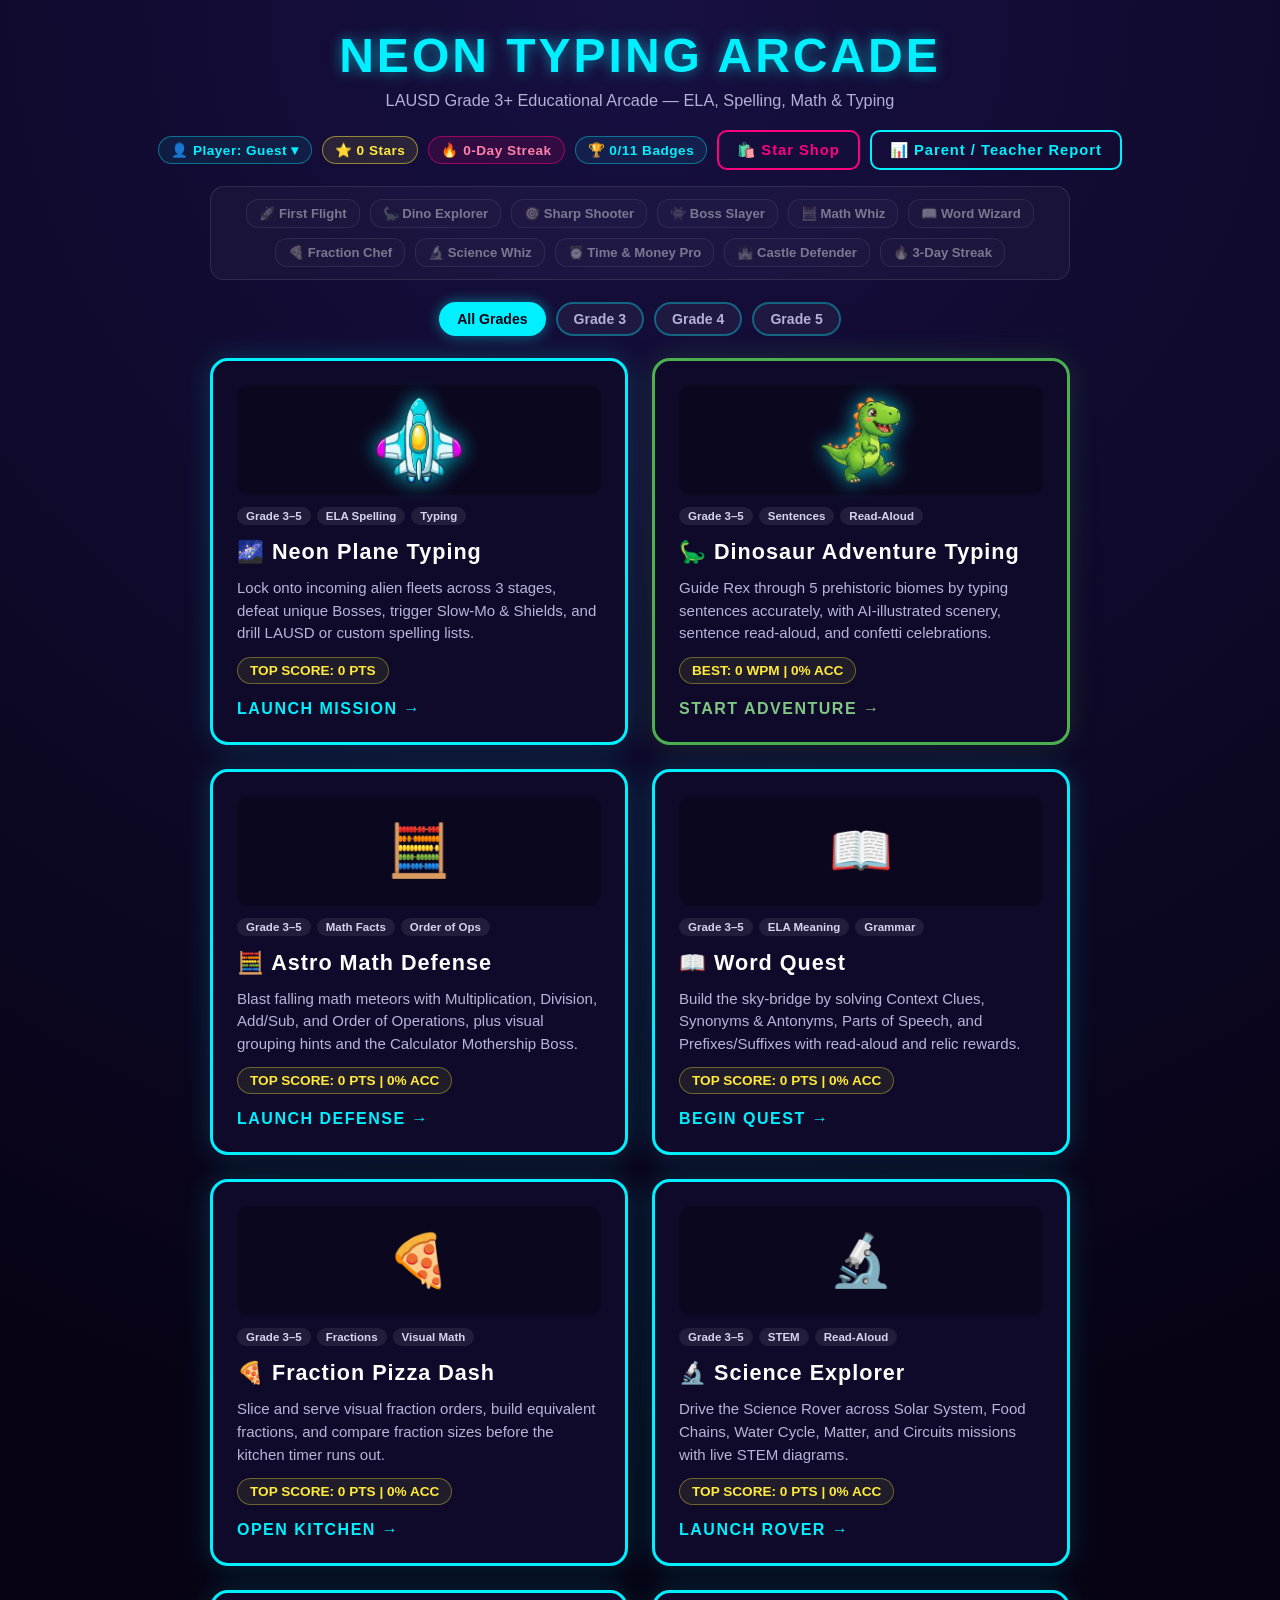
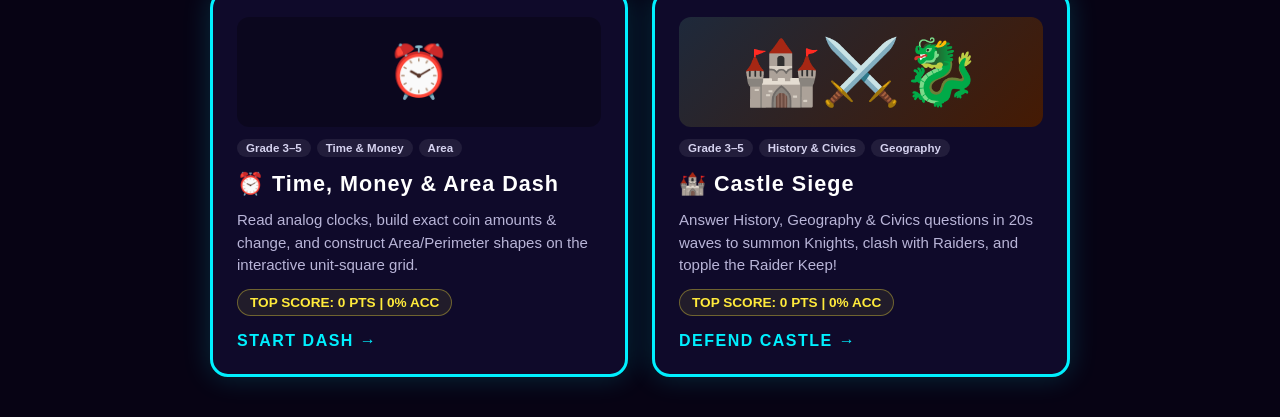
==== commit 47e18333: "feat: add Castle Siege Grade 3-5 History, Geography & Civics game" ====
--- a/index.html
+++ b/index.html
@@ -315,6 +315,21 @@
             <div id="life-best" class="stats-pill">TOP SCORE: 0 PTS</div>
             <div class="play-cta">START DASH →</div>
         </a>
+
+        <a href="castle-siege.html" class="card" data-grades="3,4,5">
+            <div class="card-preview" style="display:flex;align-items:center;justify-content:center;font-size:4rem;background:linear-gradient(135deg,#1e293b,#451a03);">
+                🏰⚔️🐉
+            </div>
+            <div class="card-tags">
+                <span class="grade-tag">Grade 3–5</span>
+                <span class="grade-tag">History &amp; Civics</span>
+                <span class="grade-tag">Geography</span>
+            </div>
+            <h2>🏰 Castle Siege</h2>
+            <p>Answer History, Geography &amp; Civics questions in 20s waves to summon Knights, clash with Raiders, and topple the Raider Keep!</p>
+            <div id="castle-best" class="stats-pill">TOP SCORE: 0 PTS</div>
+            <div class="play-cta">DEFEND CASTLE →</div>
+        </a>
     </div>
 
     <!-- Parent / Teacher Progress Report Modal -->
@@ -452,6 +467,9 @@
 
             const lifeStats = profile.games.life_math || { bestScore: 0, bestAcc: 0 };
             document.getElementById('life-best').innerText = `TOP SCORE: ${lifeStats.bestScore} PTS | ${lifeStats.bestAcc}% ACC`;
+
+            const castleStats = profile.games.castle_siege || { bestScore: 0, bestAcc: 0 };
+            document.getElementById('castle-best').innerText = `TOP SCORE: ${castleStats.bestScore} PTS | ${castleStats.bestAcc}% ACC`;
         }
 
         function renderReportModal() {
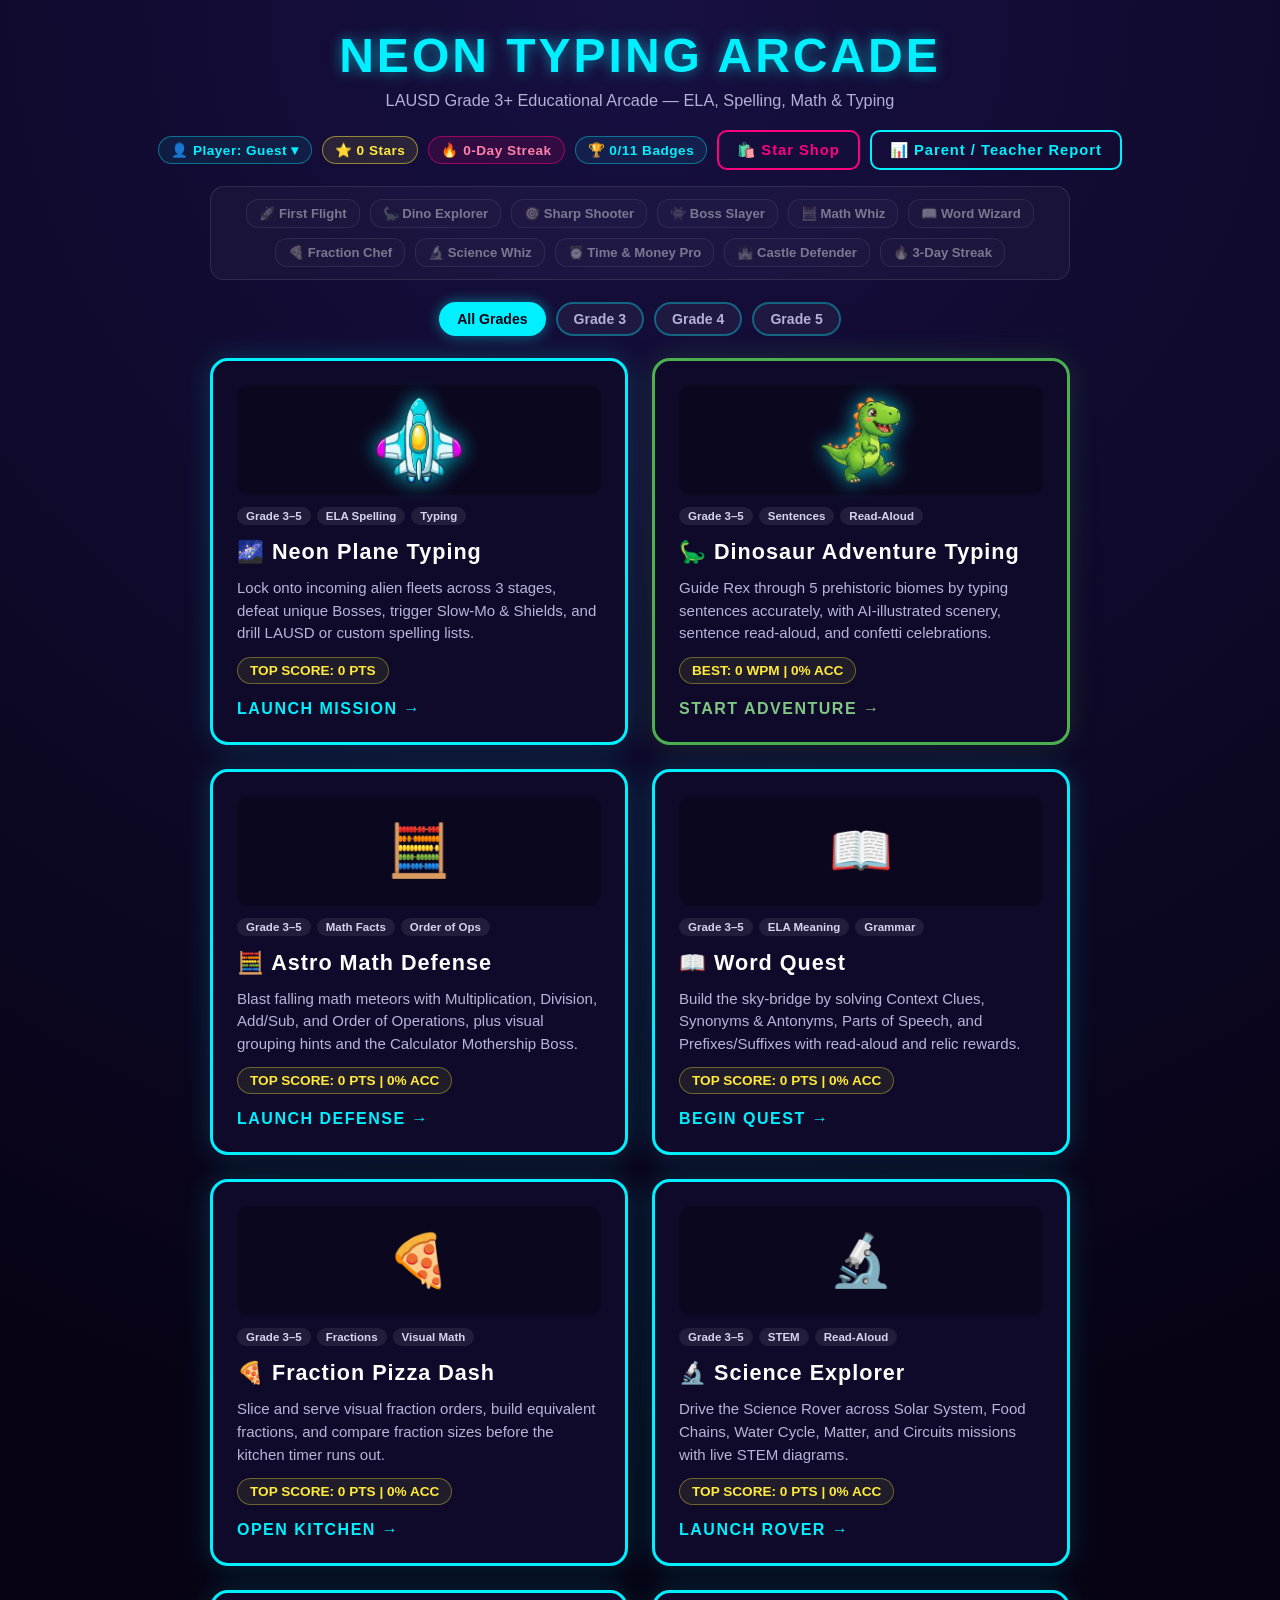
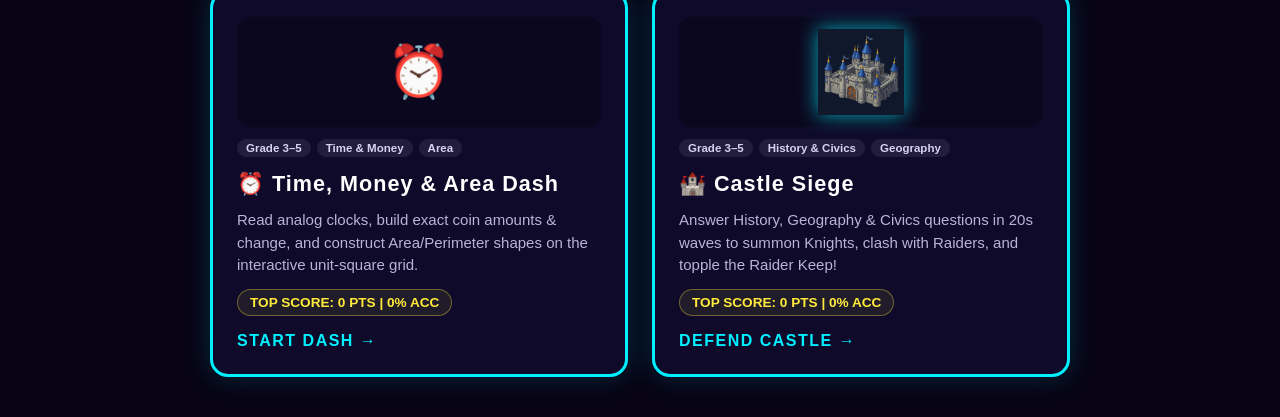
==== commit 90c81786: "feat: add AI art assets to Castle Siege (TRIAGE-18 partial)" ====
--- a/index.html
+++ b/index.html
@@ -317,8 +317,8 @@
         </a>
 
         <a href="castle-siege.html" class="card" data-grades="3,4,5">
-            <div class="card-preview" style="display:flex;align-items:center;justify-content:center;font-size:4rem;background:linear-gradient(135deg,#1e293b,#451a03);">
-                🏰⚔️🐉
+            <div class="card-preview">
+                <img src="assets/castle-player.jpg" alt="Castle Siege">
             </div>
             <div class="card-tags">
                 <span class="grade-tag">Grade 3–5</span>
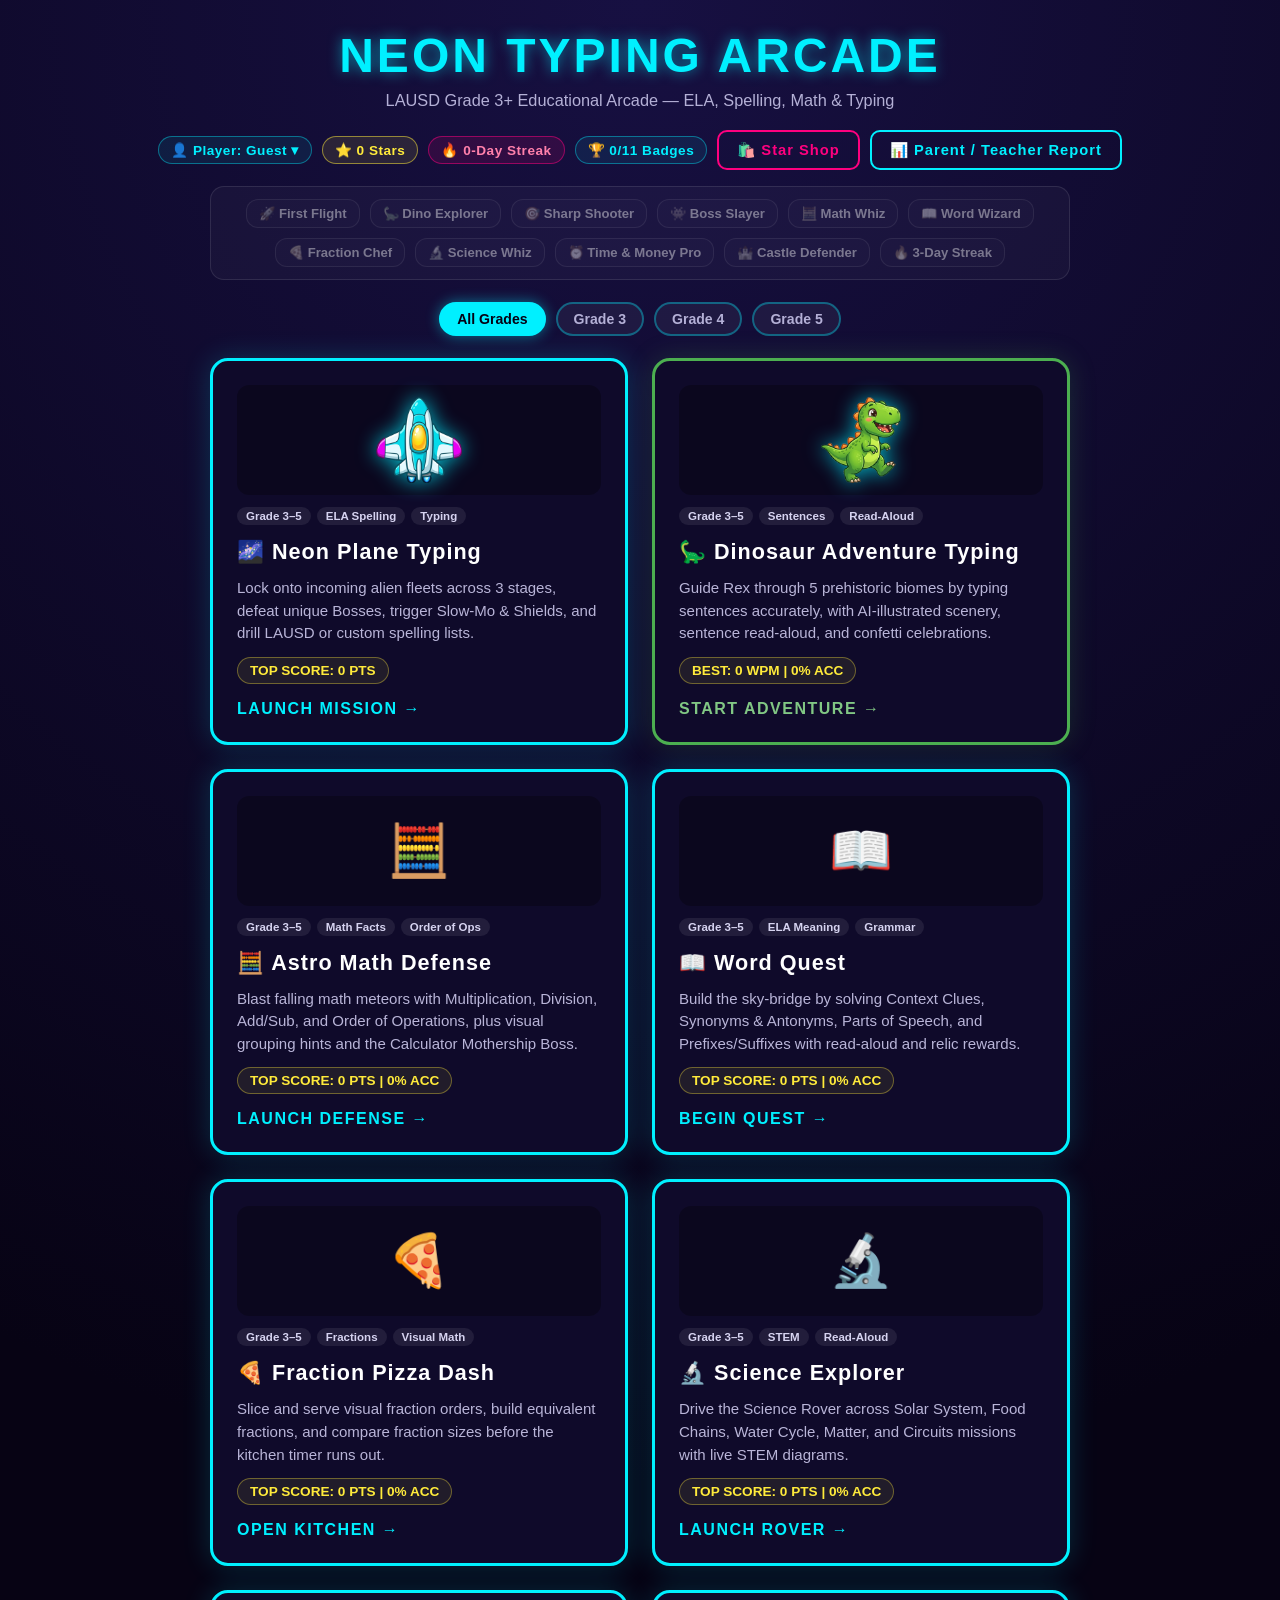
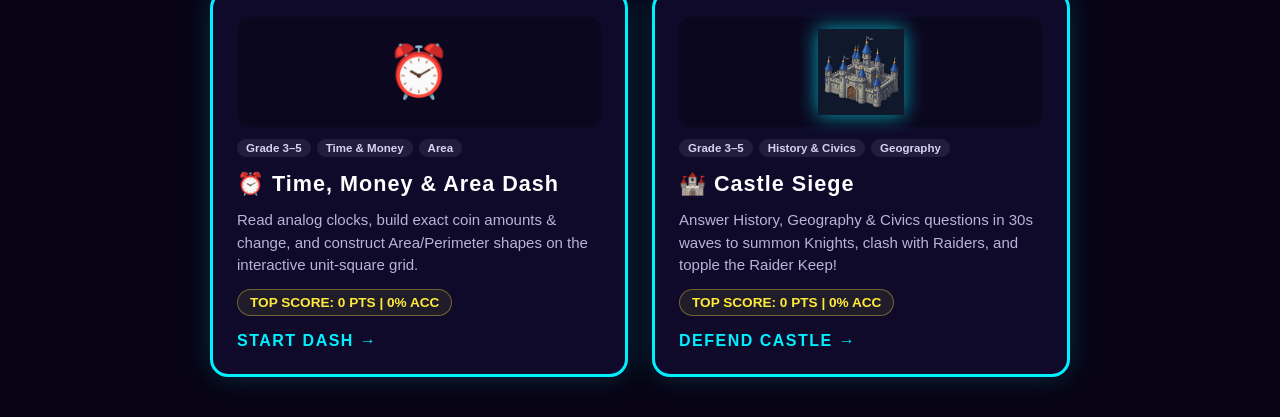
==== commit 1e5541f8: "merge: phase 6A P0 blockers (FEN-5, FEN-6, FEN-7)" ====
--- a/index.html
+++ b/index.html
@@ -204,7 +204,7 @@
         <button id="open-player-btn" class="arcade-pill" style="cursor:pointer;" type="button">👤 Player: Guest ▾</button>
         <span id="hub-stars" class="arcade-pill arcade-star-pill">⭐ 0 Stars</span>
         <span id="hub-streak" class="arcade-pill arcade-streak-pill">🔥 0-Day Streak</span>
-        <span id="hub-badges-count" class="arcade-pill">🏆 0/10 Badges</span>
+        <span id="hub-badges-count" class="arcade-pill">🏆 0/11 Badges</span>
         <button id="open-shop-btn" class="arcade-btn secondary" type="button">🛍️ Star Shop</button>
         <button id="open-report-btn" class="arcade-btn" type="button">📊 Parent / Teacher Report</button>
     </div>
@@ -326,7 +326,7 @@
                 <span class="grade-tag">Geography</span>
             </div>
             <h2>🏰 Castle Siege</h2>
-            <p>Answer History, Geography &amp; Civics questions in 20s waves to summon Knights, clash with Raiders, and topple the Raider Keep!</p>
+            <p>Answer History, Geography &amp; Civics questions in 30s waves to summon Knights, clash with Raiders, and topple the Raider Keep!</p>
             <div id="castle-best" class="stats-pill">TOP SCORE: 0 PTS</div>
             <div class="play-cta">DEFEND CASTLE →</div>
         </a>
@@ -353,7 +353,7 @@
                 </div>
                 <div class="arcade-stat-box">
                     <div class="label">Badges Earned</div>
-                    <div id="rep-badges" class="value">0/8</div>
+                    <div id="rep-badges" class="value">0/11</div>
                 </div>
             </div>
 
@@ -536,7 +536,12 @@
                     localStorage.removeItem('neonPlaneTypingStats');
                     localStorage.removeItem('dinoTypingStats');
                 } catch {}
-                const shopModal = document.getElementById('shop-modal');
+                renderHub();
+                renderReportModal();
+            }
+        });
+
+        const shopModal = document.getElementById('shop-modal');
         function renderShopModal() {
             const profile = window.ArcadeProfile.loadProfile();
             document.getElementById('shop-stars-pill').innerText = `⭐ ${profile.stars} Stars`;
@@ -578,76 +583,7 @@
                     if (btn.disabled) btn.style.opacity = '0.45';
                     btn.addEventListener('click', () => {
                         window.ArcadeProfile.purchaseItem(item.id);
-                        const playerModal = document.getElementById('player-modal');
-        function renderPlayerModal() {
-            const active = window.ArcadeProfile.getActiveUser();
-            const listEl = document.getElementById('player-list');
-            listEl.innerHTML = '';
-            window.ArcadeProfile.listUsers().forEach(name => {
-                const btn = document.createElement('button');
-                btn.type = 'button';
-                btn.className = `arcade-btn${name === active ? '' : ' secondary'}`;
-                btn.style.padding = '6px 14px';
-                btn.innerText = name === active ? `👤 ${name} ✓` : `👤 ${name}`;
-                btn.addEventListener('click', () => {
-                    window.ArcadeProfile.switchUser(name);
-                    renderHub();
-                    renderPlayerModal();
-                });
-                listEl.appendChild(btn);
-            });
-        }
-
-        document.getElementById('open-player-btn').addEventListener('click', () => {
-            renderPlayerModal();
-            playerModal.classList.add('active');
-            playerModal.setAttribute('aria-hidden', 'false');
-        });
-        document.getElementById('close-player-btn').addEventListener('click', () => {
-            playerModal.classList.remove('active');
-            playerModal.setAttribute('aria-hidden', 'true');
-        });
-        document.getElementById('login-player-btn').addEventListener('click', () => {
-            const input = document.getElementById('player-name-input');
-            const name = input.value.trim();
-            if (!name) return;
-            window.ArcadeProfile.switchUser(name);
-            input.value = '';
-            renderHub();
-            renderPlayerModal();
-        });
-        document.getElementById('export-json-btn').addEventListener('click', () => {
-            const active = window.ArcadeProfile.getActiveUser();
-            const json = window.ArcadeProfile.exportProfileJSON(active);
-            const blob = new Blob([json], { type: 'application/json' });
-            const url = URL.createObjectURL(blob);
-            const a = document.createElement('a');
-            a.href = url;
-            a.download = `${active.toLowerCase().replace(/[^a-z0-9_-]/g, '_')}-arcade-profile.json`;
-            a.click();
-            URL.revokeObjectURL(url);
-        });
-        document.getElementById('import-json-btn').addEventListener('click', () => {
-            document.getElementById('import-json-file').click();
-        });
-        document.getElementById('import-json-file').addEventListener('change', (e) => {
-            const file = e.target.files && e.target.files[0];
-            if (!file) return;
-            const reader = new FileReader();
-            reader.onload = () => {
-                const res = window.ArcadeProfile.importProfileJSON(String(reader.result || ''));
-                if (res.ok) {
-                    renderHub();
-                    renderPlayerModal();
-                } else {
-                    alert(res.reason || 'Could not import profile.');
-                }
-            };
-            reader.readAsText(file);
-            e.target.value = '';
-        });
-
-        renderHub();
+                        renderHub();
                         renderShopModal();
                     });
                 }
@@ -737,211 +673,6 @@
         });
 
         renderHub();
-                renderReportModal();
-            }
-        });
-
-        const shopModal = document.getElementById('shop-modal');
-        function renderShopModal() {
-            const profile = window.ArcadeProfile.loadProfile();
-            document.getElementById('shop-stars-pill').innerText = `⭐ ${profile.stars} Stars`;
-            const grid = document.getElementById('shop-grid');
-            grid.innerHTML = '';
-
-            window.ArcadeProfile.SHOP_ITEMS.forEach(item => {
-                const owned = profile.unlocks.includes(item.id);
-                const equipped = profile.equipped[item.category] === item.id;
-                const card = document.createElement('div');
-                card.className = `shop-item${equipped ? ' equipped' : ''}`;
-                card.innerHTML = `
-                    <div class="shop-icon">${item.icon}</div>
-                    <div class="shop-name">${item.name}</div>
-                    <div class="shop-cat">${item.category}</div>
-                `;
-
-                const btn = document.createElement('button');
-                btn.type = 'button';
-                btn.className = `arcade-btn${equipped ? '' : ' secondary'}`;
-                btn.style.padding = '6px 12px';
-                btn.style.fontSize = '0.8rem';
-
-                if (equipped) {
-                    btn.innerText = 'Equipped ✓';
-                    btn.addEventListener('click', () => {
-                        window.ArcadeProfile.equipItem(item.category, item.id);
-                        renderShopModal();
-                    });
-                } else if (owned) {
-                    btn.innerText = 'Equip';
-                    btn.addEventListener('click', () => {
-                        window.ArcadeProfile.equipItem(item.category, item.id);
-                        renderShopModal();
-                    });
-                } else {
-                    btn.innerText = `Buy (${item.cost} ⭐)`;
-                    btn.disabled = profile.stars < item.cost;
-                    if (btn.disabled) btn.style.opacity = '0.45';
-                    btn.addEventListener('click', () => {
-                        window.ArcadeProfile.purchaseItem(item.id);
-                        const playerModal = document.getElementById('player-modal');
-        function renderPlayerModal() {
-            const active = window.ArcadeProfile.getActiveUser();
-            const listEl = document.getElementById('player-list');
-            listEl.innerHTML = '';
-            window.ArcadeProfile.listUsers().forEach(name => {
-                const btn = document.createElement('button');
-                btn.type = 'button';
-                btn.className = `arcade-btn${name === active ? '' : ' secondary'}`;
-                btn.style.padding = '6px 14px';
-                btn.innerText = name === active ? `👤 ${name} ✓` : `👤 ${name}`;
-                btn.addEventListener('click', () => {
-                    window.ArcadeProfile.switchUser(name);
-                    renderHub();
-                    renderPlayerModal();
-                });
-                listEl.appendChild(btn);
-            });
-        }
-
-        document.getElementById('open-player-btn').addEventListener('click', () => {
-            renderPlayerModal();
-            playerModal.classList.add('active');
-            playerModal.setAttribute('aria-hidden', 'false');
-        });
-        document.getElementById('close-player-btn').addEventListener('click', () => {
-            playerModal.classList.remove('active');
-            playerModal.setAttribute('aria-hidden', 'true');
-        });
-        document.getElementById('login-player-btn').addEventListener('click', () => {
-            const input = document.getElementById('player-name-input');
-            const name = input.value.trim();
-            if (!name) return;
-            window.ArcadeProfile.switchUser(name);
-            input.value = '';
-            renderHub();
-            renderPlayerModal();
-        });
-        document.getElementById('export-json-btn').addEventListener('click', () => {
-            const active = window.ArcadeProfile.getActiveUser();
-            const json = window.ArcadeProfile.exportProfileJSON(active);
-            const blob = new Blob([json], { type: 'application/json' });
-            const url = URL.createObjectURL(blob);
-            const a = document.createElement('a');
-            a.href = url;
-            a.download = `${active.toLowerCase().replace(/[^a-z0-9_-]/g, '_')}-arcade-profile.json`;
-            a.click();
-            URL.revokeObjectURL(url);
-        });
-        document.getElementById('import-json-btn').addEventListener('click', () => {
-            document.getElementById('import-json-file').click();
-        });
-        document.getElementById('import-json-file').addEventListener('change', (e) => {
-            const file = e.target.files && e.target.files[0];
-            if (!file) return;
-            const reader = new FileReader();
-            reader.onload = () => {
-                const res = window.ArcadeProfile.importProfileJSON(String(reader.result || ''));
-                if (res.ok) {
-                    renderHub();
-                    renderPlayerModal();
-                } else {
-                    alert(res.reason || 'Could not import profile.');
-                }
-            };
-            reader.readAsText(file);
-            e.target.value = '';
-        });
-
-        renderHub();
-                        renderShopModal();
-                    });
-                }
-
-                card.appendChild(btn);
-                grid.appendChild(card);
-            });
-        }
-
-        document.getElementById('open-shop-btn').addEventListener('click', () => {
-            renderShopModal();
-            shopModal.classList.add('active');
-            shopModal.setAttribute('aria-hidden', 'false');
-        });
-        document.getElementById('close-shop-btn').addEventListener('click', () => {
-            shopModal.classList.remove('active');
-            shopModal.setAttribute('aria-hidden', 'true');
-        });
-
-        const playerModal = document.getElementById('player-modal');
-        function renderPlayerModal() {
-            const active = window.ArcadeProfile.getActiveUser();
-            const listEl = document.getElementById('player-list');
-            listEl.innerHTML = '';
-            window.ArcadeProfile.listUsers().forEach(name => {
-                const btn = document.createElement('button');
-                btn.type = 'button';
-                btn.className = `arcade-btn${name === active ? '' : ' secondary'}`;
-                btn.style.padding = '6px 14px';
-                btn.innerText = name === active ? `👤 ${name} ✓` : `👤 ${name}`;
-                btn.addEventListener('click', () => {
-                    window.ArcadeProfile.switchUser(name);
-                    renderHub();
-                    renderPlayerModal();
-                });
-                listEl.appendChild(btn);
-            });
-        }
-
-        document.getElementById('open-player-btn').addEventListener('click', () => {
-            renderPlayerModal();
-            playerModal.classList.add('active');
-            playerModal.setAttribute('aria-hidden', 'false');
-        });
-        document.getElementById('close-player-btn').addEventListener('click', () => {
-            playerModal.classList.remove('active');
-            playerModal.setAttribute('aria-hidden', 'true');
-        });
-        document.getElementById('login-player-btn').addEventListener('click', () => {
-            const input = document.getElementById('player-name-input');
-            const name = input.value.trim();
-            if (!name) return;
-            window.ArcadeProfile.switchUser(name);
-            input.value = '';
-            renderHub();
-            renderPlayerModal();
-        });
-        document.getElementById('export-json-btn').addEventListener('click', () => {
-            const active = window.ArcadeProfile.getActiveUser();
-            const json = window.ArcadeProfile.exportProfileJSON(active);
-            const blob = new Blob([json], { type: 'application/json' });
-            const url = URL.createObjectURL(blob);
-            const a = document.createElement('a');
-            a.href = url;
-            a.download = `${active.toLowerCase().replace(/[^a-z0-9_-]/g, '_')}-arcade-profile.json`;
-            a.click();
-            URL.revokeObjectURL(url);
-        });
-        document.getElementById('import-json-btn').addEventListener('click', () => {
-            document.getElementById('import-json-file').click();
-        });
-        document.getElementById('import-json-file').addEventListener('change', (e) => {
-            const file = e.target.files && e.target.files[0];
-            if (!file) return;
-            const reader = new FileReader();
-            reader.onload = () => {
-                const res = window.ArcadeProfile.importProfileJSON(String(reader.result || ''));
-                if (res.ok) {
-                    renderHub();
-                    renderPlayerModal();
-                } else {
-                    alert(res.reason || 'Could not import profile.');
-                }
-            };
-            reader.readAsText(file);
-            e.target.value = '';
-        });
-
-        renderHub();
     </script>
 </body>
 </html>
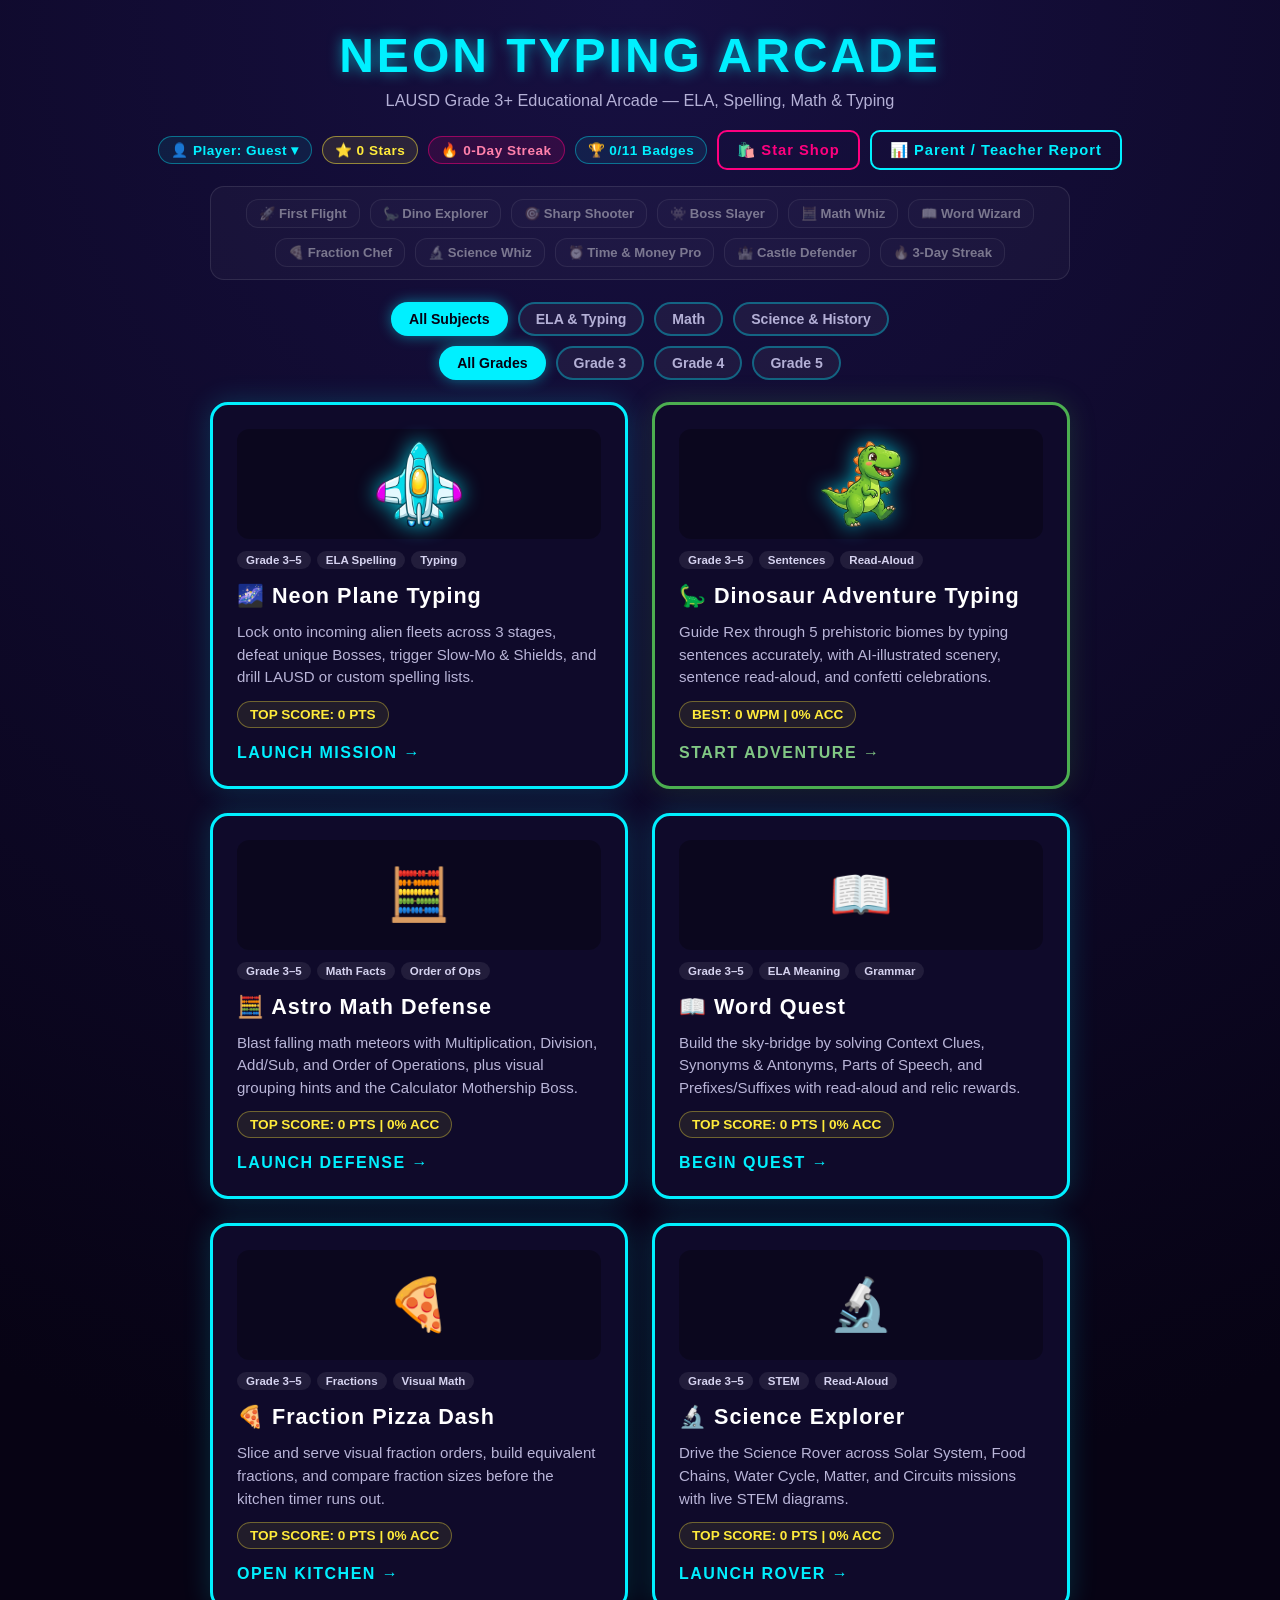
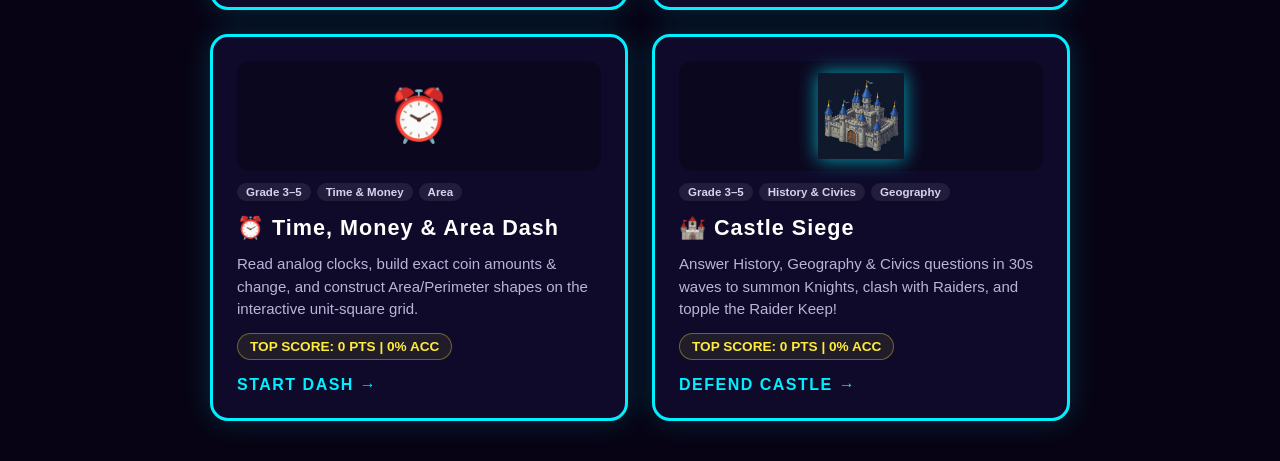
==== commit 6d23651c: "merge: phase 6B/6C P1 parity and polish (FEN-8..FEN-15)" ====
--- a/index.html
+++ b/index.html
@@ -213,15 +213,22 @@
         <div id="hub-badges-row" class="arcade-badges-row"></div>
     </div>
 
+    <div class="filter-row arcade-tabs" role="tablist" aria-label="Subject Filter" style="margin-bottom: 10px;">
+        <button class="arcade-tab subject-tab active" data-subject="all" type="button">All Subjects</button>
+        <button class="arcade-tab subject-tab" data-subject="ela" type="button">ELA &amp; Typing</button>
+        <button class="arcade-tab subject-tab" data-subject="math" type="button">Math</button>
+        <button class="arcade-tab subject-tab" data-subject="stem" type="button">Science &amp; History</button>
+    </div>
+
     <div class="filter-row arcade-tabs" role="tablist" aria-label="Grade Filter">
-        <button class="arcade-tab active" data-grade="all" type="button">All Grades</button>
-        <button class="arcade-tab" data-grade="3" type="button">Grade 3</button>
-        <button class="arcade-tab" data-grade="4" type="button">Grade 4</button>
-        <button class="arcade-tab" data-grade="5" type="button">Grade 5</button>
+        <button class="arcade-tab grade-tab active" data-grade="all" type="button">All Grades</button>
+        <button class="arcade-tab grade-tab" data-grade="3" type="button">Grade 3</button>
+        <button class="arcade-tab grade-tab" data-grade="4" type="button">Grade 4</button>
+        <button class="arcade-tab grade-tab" data-grade="5" type="button">Grade 5</button>
     </div>
 
     <div class="grid" id="games-grid">
-        <a href="plane-game.html" class="card" data-grades="3,4,5">
+        <a href="plane-game.html" data-base-href="plane-game.html" class="card" data-grades="3,4,5" data-subject="ela">
             <div class="card-preview">
                 <img src="assets/player-plane.png" alt="Neon Plane">
             </div>
@@ -236,7 +243,7 @@
             <div class="play-cta">LAUNCH MISSION →</div>
         </a>
 
-        <a href="dino-game.html" class="card dino" data-grades="3,4,5">
+        <a href="dino-game.html" data-base-href="dino-game.html" class="card dino" data-grades="3,4,5" data-subject="ela">
             <div class="card-preview">
                 <img src="assets/dino-rex.png" alt="Rex the Dinosaur">
             </div>
@@ -251,7 +258,7 @@
             <div class="play-cta">START ADVENTURE →</div>
         </a>
 
-        <a href="astro-math.html" class="card" data-grades="3,4,5">
+        <a href="astro-math.html" data-base-href="astro-math.html" class="card" data-grades="3,4,5" data-subject="math">
             <div class="card-preview" style="font-size: 3.2rem;">🧮</div>
             <div class="card-tags">
                 <span class="grade-tag">Grade 3–5</span>
@@ -264,7 +271,7 @@
             <div class="play-cta">LAUNCH DEFENSE →</div>
         </a>
 
-        <a href="word-quest.html" class="card" data-grades="3,4,5">
+        <a href="word-quest.html" data-base-href="word-quest.html" class="card" data-grades="3,4,5" data-subject="ela">
             <div class="card-preview" style="font-size: 3.2rem;">📖</div>
             <div class="card-tags">
                 <span class="grade-tag">Grade 3–5</span>
@@ -277,7 +284,7 @@
             <div class="play-cta">BEGIN QUEST →</div>
         </a>
 
-        <a href="fraction-dash.html" class="card" data-grades="3,4,5">
+        <a href="fraction-dash.html" data-base-href="fraction-dash.html" class="card" data-grades="3,4,5" data-subject="math">
             <div class="card-preview" style="font-size: 3.2rem;">🍕</div>
             <div class="card-tags">
                 <span class="grade-tag">Grade 3–5</span>
@@ -290,7 +297,7 @@
             <div class="play-cta">OPEN KITCHEN →</div>
         </a>
 
-        <a href="science-explorer.html" class="card" data-grades="3,4,5">
+        <a href="science-explorer.html" data-base-href="science-explorer.html" class="card" data-grades="3,4,5" data-subject="stem">
             <div class="card-preview" style="font-size: 3.2rem;">🔬</div>
             <div class="card-tags">
                 <span class="grade-tag">Grade 3–5</span>
@@ -303,7 +310,7 @@
             <div class="play-cta">LAUNCH ROVER →</div>
         </a>
 
-        <a href="life-math.html" class="card" data-grades="3,4,5">
+        <a href="life-math.html" data-base-href="life-math.html" class="card" data-grades="3,4,5" data-subject="math">
             <div class="card-preview" style="font-size: 3.2rem;">⏰</div>
             <div class="card-tags">
                 <span class="grade-tag">Grade 3–5</span>
@@ -316,7 +323,7 @@
             <div class="play-cta">START DASH →</div>
         </a>
 
-        <a href="castle-siege.html" class="card" data-grades="3,4,5">
+        <a href="castle-siege.html" data-base-href="castle-siege.html" class="card" data-grades="3,4,5" data-subject="stem">
             <div class="card-preview">
                 <img src="assets/castle-player.jpg" alt="Castle Siege">
             </div>
@@ -505,16 +512,37 @@
             }
         }
 
-        // Grade filter tabs
-        document.querySelectorAll('.arcade-tab').forEach(btn => {
+        // Subject & Grade filter tabs + deep-link ?grade=
+        let activeSubject = 'all';
+        let activeGrade = 'all';
+
+        function applyHubFilters() {
+            document.querySelectorAll('#games-grid .card').forEach(card => {
+                const grades = (card.dataset.grades || '').split(',');
+                const subject = card.dataset.subject || 'all';
+                const gradeOk = activeGrade === 'all' || grades.includes(activeGrade);
+                const subjectOk = activeSubject === 'all' || subject === activeSubject;
+                card.classList.toggle('hidden', !(gradeOk && subjectOk));
+                const baseHref = card.dataset.baseHref || card.getAttribute('href').split('?')[0];
+                card.setAttribute('href', activeGrade === 'all' ? baseHref : `${baseHref}?grade=${activeGrade}`);
+            });
+        }
+
+        document.querySelectorAll('.subject-tab').forEach(btn => {
             btn.addEventListener('click', () => {
-                document.querySelectorAll('.arcade-tab').forEach(b => b.classList.remove('active'));
+                document.querySelectorAll('.subject-tab').forEach(b => b.classList.remove('active'));
                 btn.classList.add('active');
-                const grade = btn.dataset.grade;
-                document.querySelectorAll('#games-grid .card').forEach(card => {
-                    const grades = (card.dataset.grades || '').split(',');
-                    card.classList.toggle('hidden', grade !== 'all' && !grades.includes(grade));
-                });
+                activeSubject = btn.dataset.subject || 'all';
+                applyHubFilters();
+            });
+        });
+
+        document.querySelectorAll('.grade-tab').forEach(btn => {
+            btn.addEventListener('click', () => {
+                document.querySelectorAll('.grade-tab').forEach(b => b.classList.remove('active'));
+                btn.classList.add('active');
+                activeGrade = btn.dataset.grade || 'all';
+                applyHubFilters();
             });
         });
 
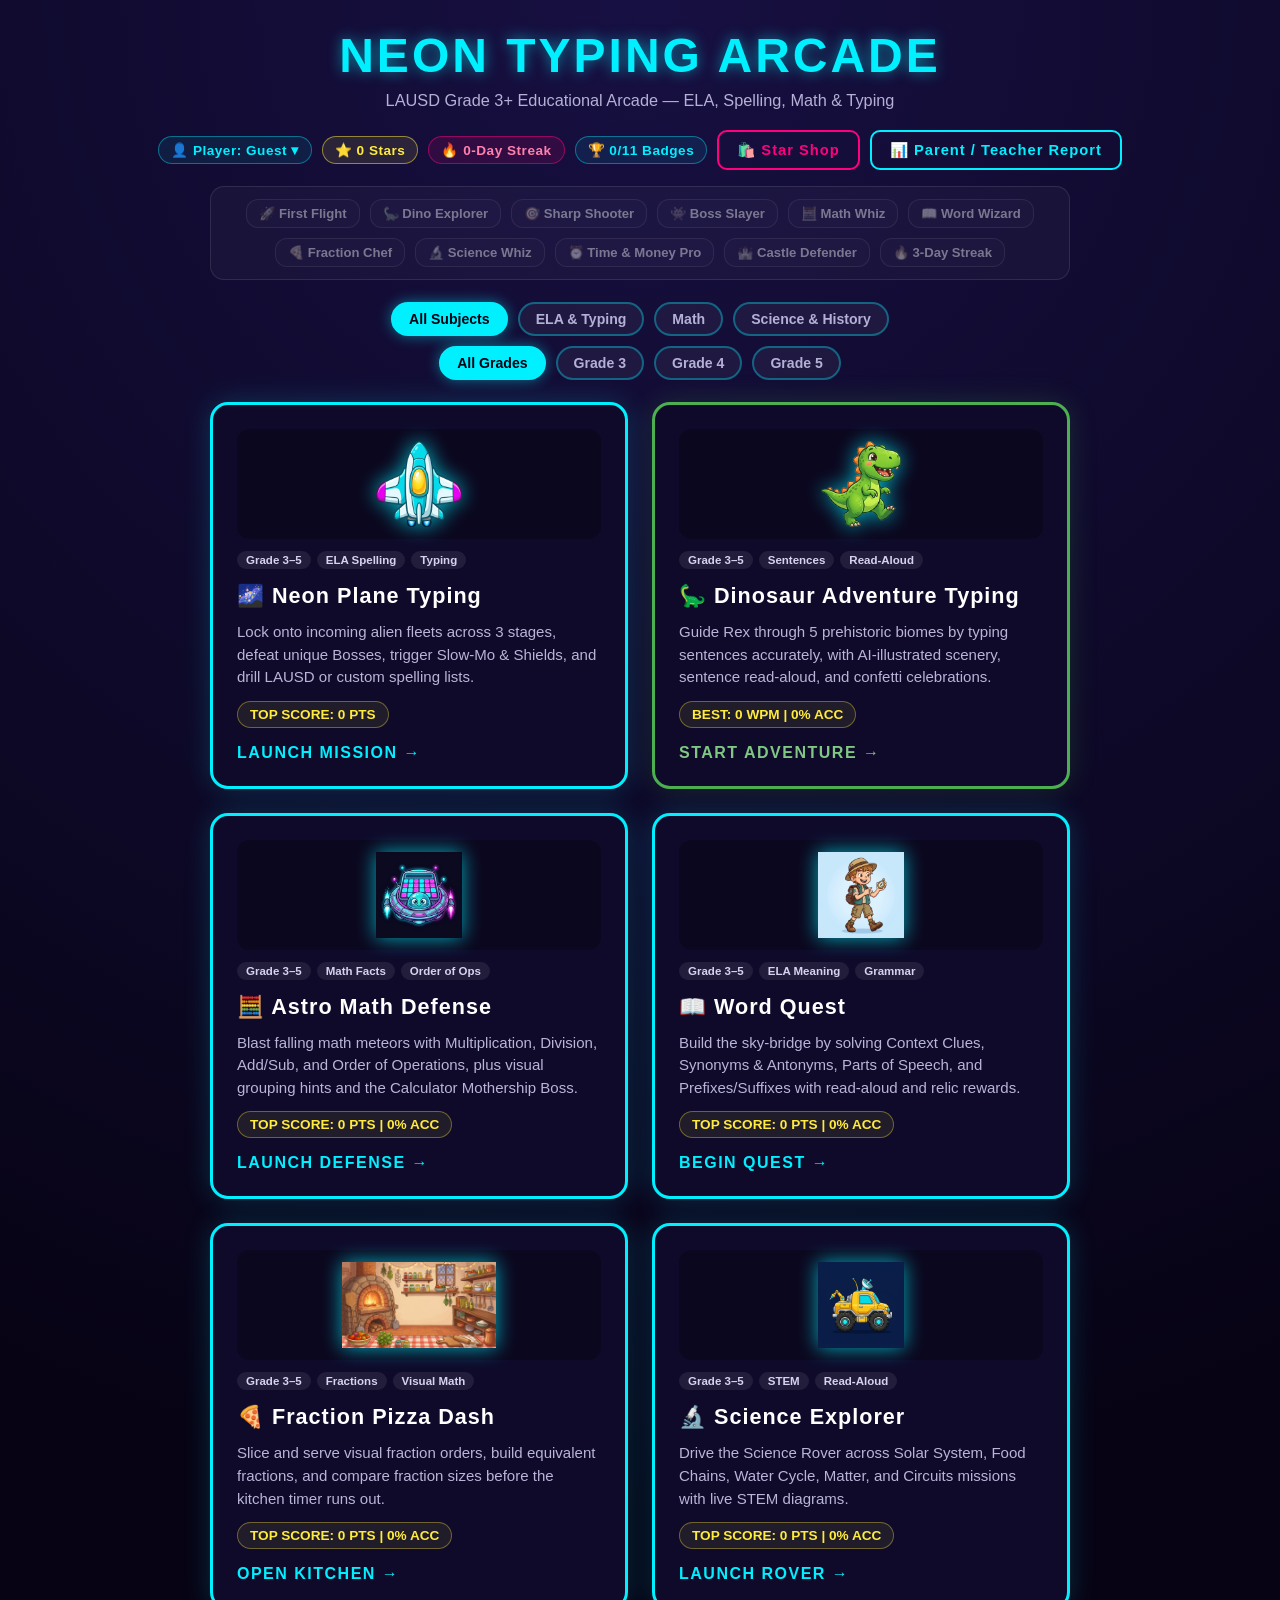
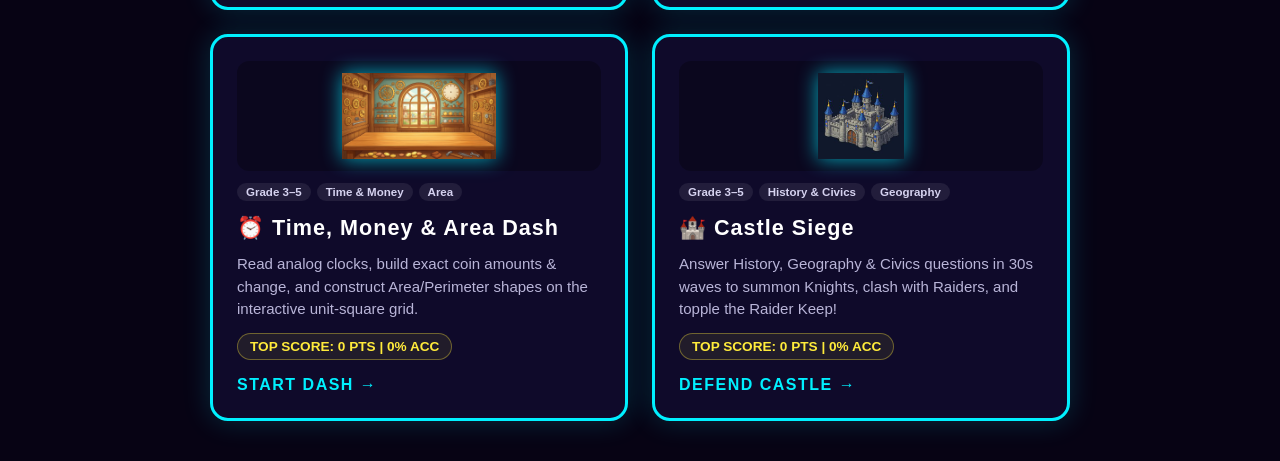
==== commit e38f2af6: "feat(art-cosmetics): AI art upgrades (TRIAGE-13..18) and Star Shop cosmetics (FEN-16)" ====
--- a/index.html
+++ b/index.html
@@ -259,7 +259,7 @@
         </a>
 
         <a href="astro-math.html" data-base-href="astro-math.html" class="card" data-grades="3,4,5" data-subject="math">
-            <div class="card-preview" style="font-size: 3.2rem;">🧮</div>
+            <div class="card-preview"><img src="assets/astro-boss.jpg" alt="Astro Math Defense"></div>
             <div class="card-tags">
                 <span class="grade-tag">Grade 3–5</span>
                 <span class="grade-tag">Math Facts</span>
@@ -272,7 +272,7 @@
         </a>
 
         <a href="word-quest.html" data-base-href="word-quest.html" class="card" data-grades="3,4,5" data-subject="ela">
-            <div class="card-preview" style="font-size: 3.2rem;">📖</div>
+            <div class="card-preview"><img src="assets/quest-explorer.jpg" alt="Word Quest"></div>
             <div class="card-tags">
                 <span class="grade-tag">Grade 3–5</span>
                 <span class="grade-tag">ELA Meaning</span>
@@ -285,7 +285,7 @@
         </a>
 
         <a href="fraction-dash.html" data-base-href="fraction-dash.html" class="card" data-grades="3,4,5" data-subject="math">
-            <div class="card-preview" style="font-size: 3.2rem;">🍕</div>
+            <div class="card-preview"><img src="assets/pizza-bg.jpg" alt="Fraction Pizza Dash"></div>
             <div class="card-tags">
                 <span class="grade-tag">Grade 3–5</span>
                 <span class="grade-tag">Fractions</span>
@@ -298,7 +298,7 @@
         </a>
 
         <a href="science-explorer.html" data-base-href="science-explorer.html" class="card" data-grades="3,4,5" data-subject="stem">
-            <div class="card-preview" style="font-size: 3.2rem;">🔬</div>
+            <div class="card-preview"><img src="assets/science-rover.jpg" alt="Science Explorer"></div>
             <div class="card-tags">
                 <span class="grade-tag">Grade 3–5</span>
                 <span class="grade-tag">STEM</span>
@@ -311,7 +311,7 @@
         </a>
 
         <a href="life-math.html" data-base-href="life-math.html" class="card" data-grades="3,4,5" data-subject="math">
-            <div class="card-preview" style="font-size: 3.2rem;">⏰</div>
+            <div class="card-preview"><img src="assets/life-bg.jpg" alt="Time, Money & Area Dash"></div>
             <div class="card-tags">
                 <span class="grade-tag">Grade 3–5</span>
                 <span class="grade-tag">Time &amp; Money</span>
